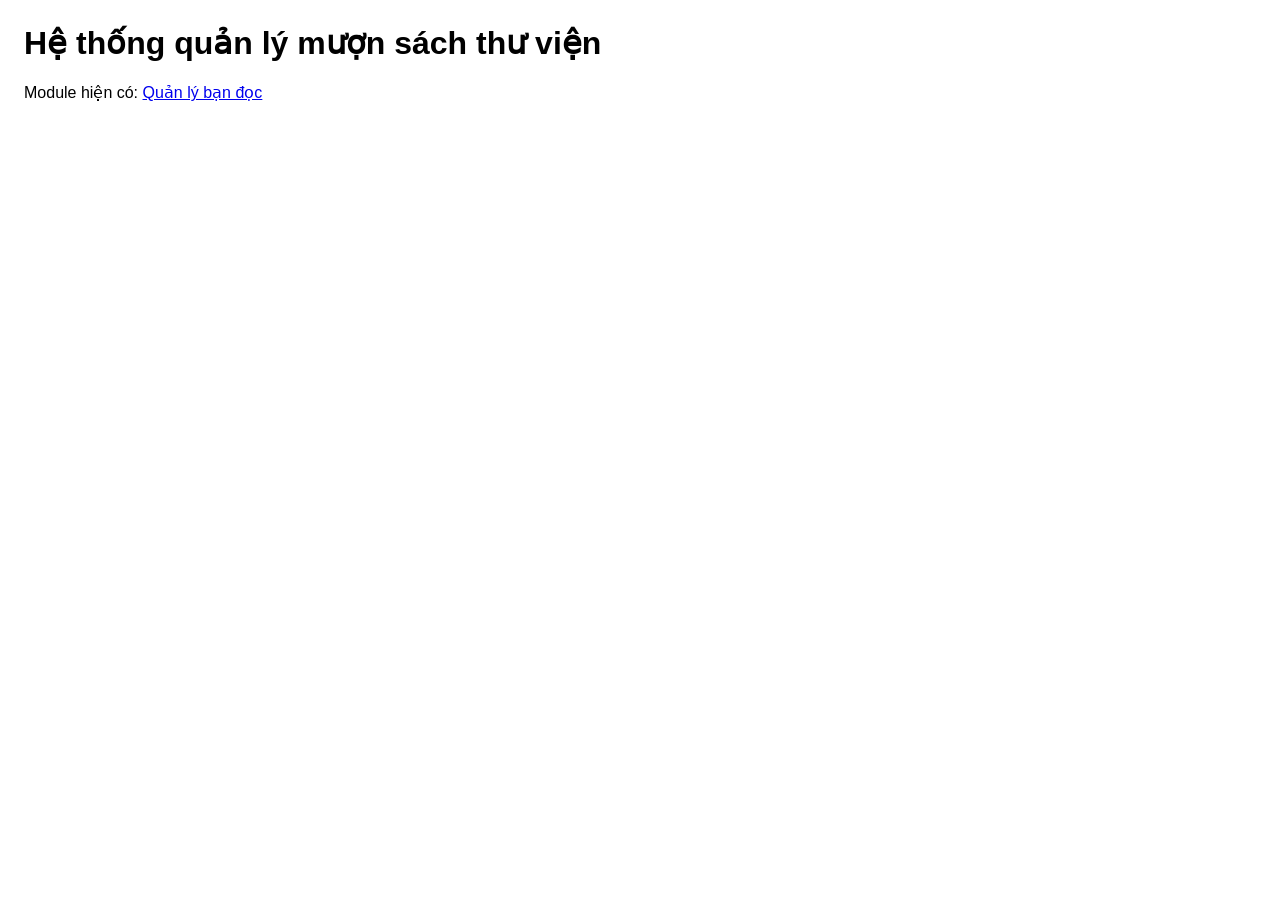
==== src/main/resources/static/index.html @ 26bd3b59 "Hoàn thành cấu trúc project" ====
<!DOCTYPE html>
<html lang="vi">
<head>
  <meta charset="UTF-8">
  <title>Thư viện - Trang chủ</title>
  <link rel="stylesheet" href="css/style.css">
</head>
<body>
  <h1>Hệ thống quản lý mượn sách thư viện</h1>
  <p>Module hiện có: <a href="pages/readers.html">Quản lý bạn đọc</a></p>
</body>
</html>
---- src/main/resources/static/css/style.css ----
body { font-family: Arial, sans-serif; margin: 24px; }
table { width: 100%; border-collapse: collapse; margin-top: 12px; }
th, td { border: 1px solid #ccc; padding: 8px; text-align: left; }
.error { color: red; }
.success { color: green; }
.toolbar { margin-bottom: 12px; }
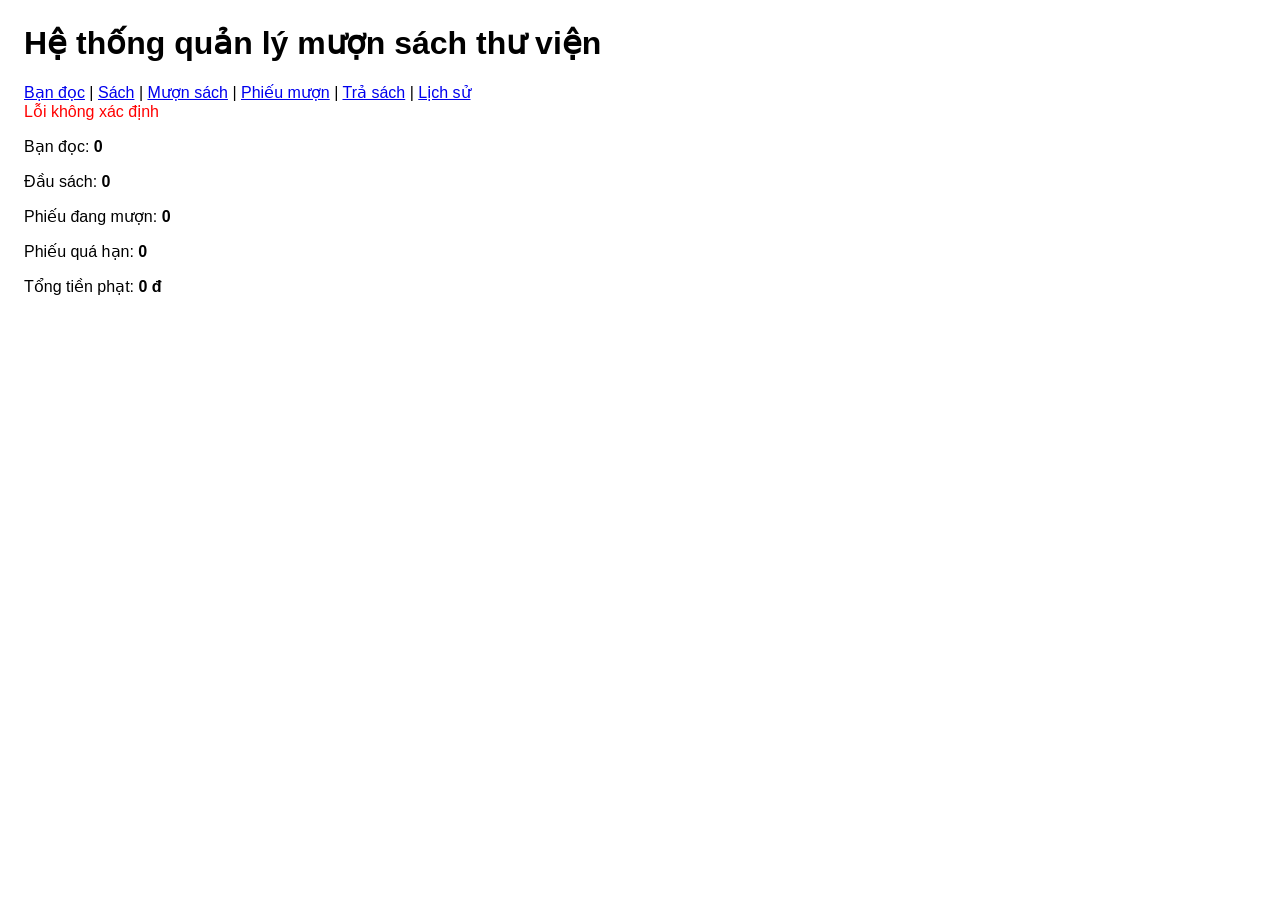
==== commit 39e2c19e: "Hoàn thiện chức năng trả sách, tính phí phạt và thống kê" ====
--- a/src/main/resources/static/index.html
+++ b/src/main/resources/static/index.html
@@ -1,12 +1,10 @@
 <!DOCTYPE html>
-<html lang="vi">
-<head>
-  <meta charset="UTF-8">
-  <title>Thư viện - Trang chủ</title>
-  <link rel="stylesheet" href="css/style.css">
-</head>
-<body>
-  <h1>Hệ thống quản lý mượn sách thư viện</h1>
-  <p>Module hiện có: <a href="pages/readers.html">Quản lý bạn đọc</a></p>
-</body>
-</html>
+<html lang="vi"><head><meta charset="UTF-8"><title>Quản lý thư viện</title><link rel="stylesheet" href="css/style.css"></head>
+<body><h1>Hệ thống quản lý mượn sách thư viện</h1>
+<nav><a href="pages/readers.html">Bạn đọc</a> | <a href="pages/books.html">Sách</a> | <a href="pages/borrow.html">Mượn sách</a> | <a href="pages/tickets.html">Phiếu mượn</a> | <a href="pages/return.html">Trả sách</a> | <a href="pages/history.html">Lịch sử</a></nav>
+<div id="dashboardError" class="error"></div>
+<section class="dashboard">
+<p>Bạn đọc: <strong id="totalReaders">0</strong></p><p>Đầu sách: <strong id="totalBooks">0</strong></p>
+<p>Phiếu đang mượn: <strong id="borrowingTickets">0</strong></p><p>Phiếu quá hạn: <strong id="overdueTickets">0</strong></p>
+<p>Tổng tiền phạt: <strong id="totalFineAmount">0 đ</strong></p></section>
+<script src="js/api.js"></script><script src="js/dashboard.js"></script></body></html>
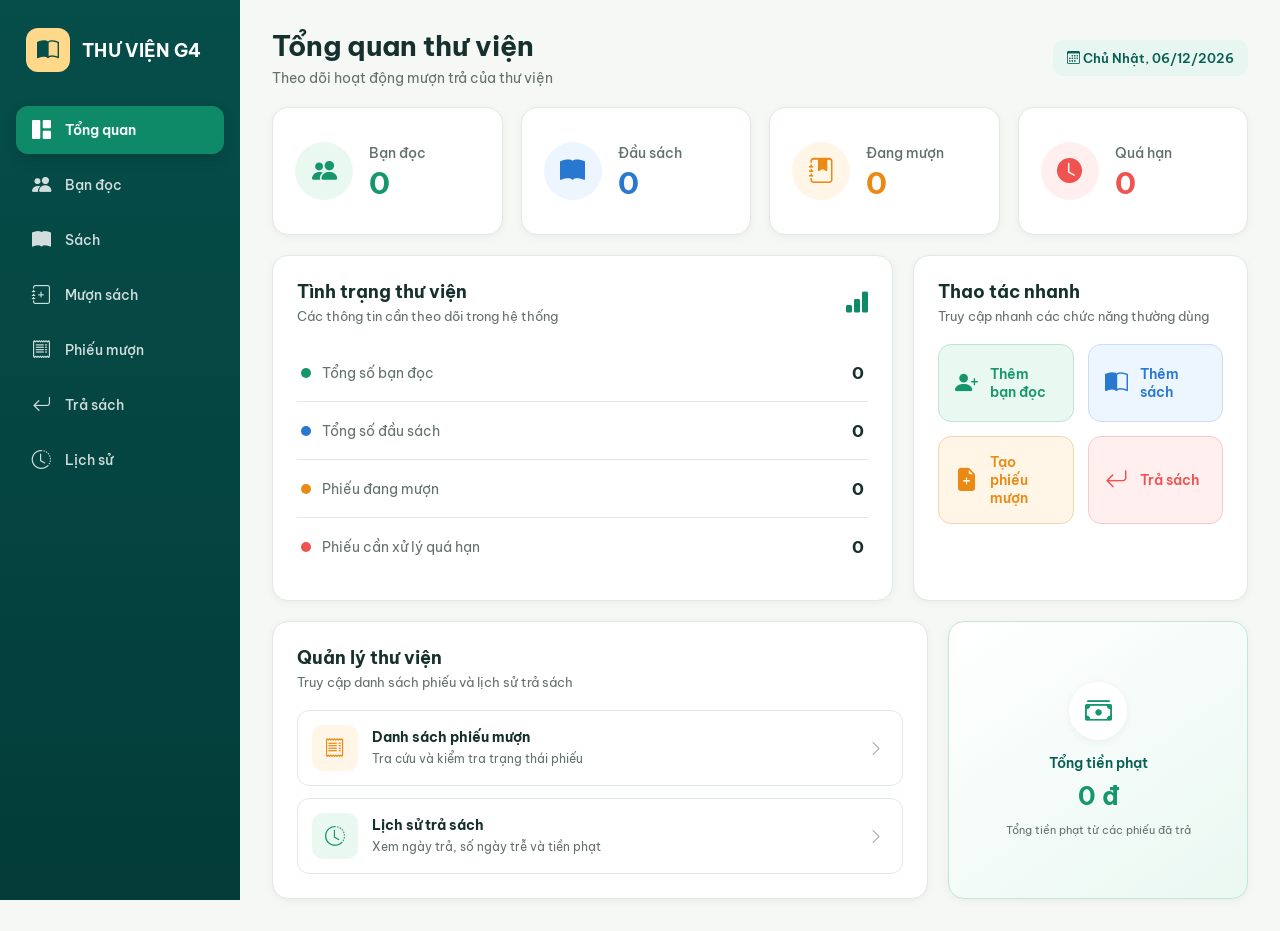
==== commit 4639b9ac: "Improve dashboard layout and shared styles" ====
--- a/src/main/resources/static/index.html
+++ b/src/main/resources/static/index.html
@@ -1,10 +1,470 @@
 <!DOCTYPE html>
-<html lang="vi"><head><meta charset="UTF-8"><title>Quản lý thư viện</title><link rel="stylesheet" href="css/style.css"></head>
-<body><h1>Hệ thống quản lý mượn sách thư viện</h1>
-<nav><a href="pages/readers.html">Bạn đọc</a> | <a href="pages/books.html">Sách</a> | <a href="pages/borrow.html">Mượn sách</a> | <a href="pages/tickets.html">Phiếu mượn</a> | <a href="pages/return.html">Trả sách</a> | <a href="pages/history.html">Lịch sử</a></nav>
-<div id="dashboardError" class="error"></div>
-<section class="dashboard">
-<p>Bạn đọc: <strong id="totalReaders">0</strong></p><p>Đầu sách: <strong id="totalBooks">0</strong></p>
-<p>Phiếu đang mượn: <strong id="borrowingTickets">0</strong></p><p>Phiếu quá hạn: <strong id="overdueTickets">0</strong></p>
-<p>Tổng tiền phạt: <strong id="totalFineAmount">0 đ</strong></p></section>
-<script src="js/api.js"></script><script src="js/dashboard.js"></script></body></html>
+<html lang="vi">
+<head>
+    <meta charset="UTF-8">
+    <meta
+            name="viewport"
+            content="width=device-width, initial-scale=1.0"
+    >
+
+    <title>Tổng quan | Thư viện G4</title>
+
+    <!-- Bộ icon -->
+    <link
+            rel="stylesheet"
+            href="https://cdn.jsdelivr.net/npm/bootstrap-icons@1.11.3/font/bootstrap-icons.min.css"
+    >
+
+    <!-- CSS dùng chung -->
+    <link rel="stylesheet" href="css/style.css">
+</head>
+
+<body>
+<div class="app-layout">
+
+    <!-- ======================
+         SIDEBAR
+         ====================== -->
+    <aside class="app-sidebar" id="appSidebar">
+
+        <div class="sidebar-brand">
+            <div class="sidebar-brand-icon">
+                <i class="bi bi-book-half"></i>
+            </div>
+
+            <h1>THƯ VIỆN G4</h1>
+        </div>
+
+        <nav class="sidebar-menu">
+
+            <a class="sidebar-link active" href="index.html">
+                <i class="bi bi-grid-1x2-fill"></i>
+                <span>Tổng quan</span>
+            </a>
+
+            <a class="sidebar-link" href="pages/readers.html">
+                <i class="bi bi-people-fill"></i>
+                <span>Bạn đọc</span>
+            </a>
+
+            <a class="sidebar-link" href="pages/books.html">
+                <i class="bi bi-book-fill"></i>
+                <span>Sách</span>
+            </a>
+
+            <a class="sidebar-link" href="pages/borrow.html">
+                <i class="bi bi-journal-plus"></i>
+                <span>Mượn sách</span>
+            </a>
+
+            <a class="sidebar-link" href="pages/tickets.html">
+                <i class="bi bi-receipt"></i>
+                <span>Phiếu mượn</span>
+            </a>
+
+            <a class="sidebar-link" href="pages/return.html">
+                <i class="bi bi-arrow-return-left"></i>
+                <span>Trả sách</span>
+            </a>
+
+            <a class="sidebar-link" href="pages/history.html">
+                <i class="bi bi-clock-history"></i>
+                <span>Lịch sử</span>
+            </a>
+
+        </nav>
+    </aside>
+
+    <!-- ======================
+         NỘI DUNG CHÍNH
+         ====================== -->
+    <main class="app-main">
+
+        <!-- Header -->
+        <header class="app-header">
+
+            <div style="display: flex; align-items: center; gap: 14px;">
+
+                <button
+                        class="menu-toggle"
+                        id="menuToggle"
+                        type="button"
+                        aria-label="Mở menu"
+                >
+                    <i class="bi bi-list"></i>
+                </button>
+
+                <div class="header-title">
+                    <h1>Tổng quan thư viện</h1>
+                    <p>Theo dõi hoạt động mượn trả của thư viện</p>
+                </div>
+
+            </div>
+
+            <div class="header-date" id="currentDate">
+                <!-- Ngày hiện tại được JavaScript thêm vào -->
+            </div>
+
+        </header>
+
+        <div class="page-content">
+
+            <!-- Thông báo lỗi khi tải dashboard -->
+            <div
+                    id="dashboardError"
+                    class="error"
+                    role="alert"
+            ></div>
+
+            <!-- ======================
+                 CÁC THẺ THỐNG KÊ
+                 ====================== -->
+            <section
+                    class="stats-grid"
+                    aria-label="Thống kê tổng quan"
+            >
+
+                <!-- Tổng số bạn đọc -->
+                <article class="stat-card">
+
+                    <div class="stat-icon green">
+                        <i class="bi bi-people-fill"></i>
+                    </div>
+
+                    <div>
+                        <p class="stat-label">Bạn đọc</p>
+
+                        <p
+                                class="stat-value green"
+                                id="totalReaders"
+                        >
+                            0
+                        </p>
+                    </div>
+
+                </article>
+
+                <!-- Tổng số đầu sách -->
+                <article class="stat-card">
+
+                    <div class="stat-icon blue">
+                        <i class="bi bi-book-fill"></i>
+                    </div>
+
+                    <div>
+                        <p class="stat-label">Đầu sách</p>
+
+                        <p
+                                class="stat-value blue"
+                                id="totalBooks"
+                        >
+                            0
+                        </p>
+                    </div>
+
+                </article>
+
+                <!-- Phiếu đang mượn -->
+                <article class="stat-card">
+
+                    <div class="stat-icon orange">
+                        <i class="bi bi-journal-bookmark-fill"></i>
+                    </div>
+
+                    <div>
+                        <p class="stat-label">Đang mượn</p>
+
+                        <p
+                                class="stat-value orange"
+                                id="borrowingTickets"
+                        >
+                            0
+                        </p>
+                    </div>
+
+                </article>
+
+                <!-- Phiếu quá hạn -->
+                <article class="stat-card">
+
+                    <div class="stat-icon red">
+                        <i class="bi bi-clock-fill"></i>
+                    </div>
+
+                    <div>
+                        <p class="stat-label">Quá hạn</p>
+
+                        <p
+                                class="stat-value red"
+                                id="overdueTickets"
+                        >
+                            0
+                        </p>
+                    </div>
+
+                </article>
+
+            </section>
+
+            <!-- ======================
+                 NỘI DUNG HÀNG THỨ HAI
+                 ====================== -->
+            <section class="dashboard-grid">
+
+                <!-- Tình trạng thư viện -->
+                <article class="content-card">
+
+                    <div class="card-header">
+                        <div>
+                            <h2 class="card-title">
+                                Tình trạng thư viện
+                            </h2>
+
+                            <p class="card-description">
+                                Các thông tin cần theo dõi trong hệ thống
+                            </p>
+                        </div>
+
+                        <i
+                                class="bi bi-bar-chart-fill"
+                                style="
+                                color: var(--primary);
+                                font-size: 24px;
+                            "
+                        ></i>
+                    </div>
+
+                    <div class="overview-list">
+
+                        <div class="overview-item">
+                            <div class="overview-item-left">
+                                <span class="overview-dot green"></span>
+                                <span>Tổng số bạn đọc</span>
+                            </div>
+
+                            <strong id="overviewReaders">0</strong>
+                        </div>
+
+                        <div class="overview-item">
+                            <div class="overview-item-left">
+                                <span class="overview-dot blue"></span>
+                                <span>Tổng số đầu sách</span>
+                            </div>
+
+                            <strong id="overviewBooks">0</strong>
+                        </div>
+
+                        <div class="overview-item">
+                            <div class="overview-item-left">
+                                <span class="overview-dot orange"></span>
+                                <span>Phiếu đang mượn</span>
+                            </div>
+
+                            <strong id="overviewBorrowing">0</strong>
+                        </div>
+
+                        <div class="overview-item">
+                            <div class="overview-item-left">
+                                <span class="overview-dot red"></span>
+                                <span>Phiếu cần xử lý quá hạn</span>
+                            </div>
+
+                            <strong id="overviewOverdue">0</strong>
+                        </div>
+
+                    </div>
+
+                </article>
+
+                <!-- Thao tác nhanh -->
+                <article class="content-card">
+
+                    <div class="card-header">
+                        <div>
+                            <h2 class="card-title">
+                                Thao tác nhanh
+                            </h2>
+
+                            <p class="card-description">
+                                Truy cập nhanh các chức năng thường dùng
+                            </p>
+                        </div>
+                    </div>
+
+                    <div class="quick-actions">
+
+                        <a
+                                class="quick-action green"
+                                href="pages/readers.html"
+                        >
+                            <i class="bi bi-person-plus-fill"></i>
+                            <span>Thêm bạn đọc</span>
+                        </a>
+
+                        <a
+                                class="quick-action blue"
+                                href="pages/books.html"
+                        >
+                            <i class="bi bi-book-half"></i>
+                            <span>Thêm sách</span>
+                        </a>
+
+                        <a
+                                class="quick-action orange"
+                                href="pages/borrow.html"
+                        >
+                            <i class="bi bi-file-earmark-plus-fill"></i>
+                            <span>Tạo phiếu mượn</span>
+                        </a>
+
+                        <a
+                                class="quick-action red"
+                                href="pages/return.html"
+                        >
+                            <i class="bi bi-arrow-return-left"></i>
+                            <span>Trả sách</span>
+                        </a>
+
+                    </div>
+
+                </article>
+
+            </section>
+
+            <!-- ======================
+                 HÀNG CUỐI
+                 ====================== -->
+            <section class="dashboard-bottom-grid">
+
+                <!-- Các chức năng quản lý -->
+                <article class="content-card">
+
+                    <div class="card-header">
+                        <div>
+                            <h2 class="card-title">
+                                Quản lý thư viện
+                            </h2>
+
+                            <p class="card-description">
+                                Truy cập danh sách phiếu và lịch sử trả sách
+                            </p>
+                        </div>
+                    </div>
+
+                    <div class="management-links">
+
+                        <a
+                                class="management-link"
+                                href="pages/tickets.html"
+                        >
+                            <div class="management-link-icon orange">
+                                <i class="bi bi-receipt"></i>
+                            </div>
+
+                            <div>
+                                <strong>Danh sách phiếu mượn</strong>
+                                <span>
+                                    Tra cứu và kiểm tra trạng thái phiếu
+                                </span>
+                            </div>
+
+                            <i class="bi bi-chevron-right"></i>
+                        </a>
+
+                        <a
+                                class="management-link"
+                                href="pages/history.html"
+                        >
+                            <div class="management-link-icon green">
+                                <i class="bi bi-clock-history"></i>
+                            </div>
+
+                            <div>
+                                <strong>Lịch sử trả sách</strong>
+                                <span>
+                                    Xem ngày trả, số ngày trễ và tiền phạt
+                                </span>
+                            </div>
+
+                            <i class="bi bi-chevron-right"></i>
+                        </a>
+
+                    </div>
+
+                </article>
+
+                <!-- Tổng tiền phạt -->
+                <article class="fine-card">
+
+                    <div class="fine-icon">
+                        <i class="bi bi-cash-stack"></i>
+                    </div>
+
+                    <p>Tổng tiền phạt</p>
+
+                    <strong id="totalFineAmount">
+                        0 đ
+                    </strong>
+
+                    <span>
+                        Tổng tiền phạt từ các phiếu đã trả
+                    </span>
+
+                </article>
+
+            </section>
+
+        </div>
+    </main>
+</div>
+
+<!-- JavaScript -->
+<script src="js/api.js"></script>
+<script src="js/dashboard.js"></script>
+
+<script>
+    /*
+     * Hiển thị ngày hiện tại trên header.
+     */
+    const currentDateElement = document.getElementById("currentDate");
+
+    const currentDate = new Intl.DateTimeFormat("vi-VN", {
+        weekday: "long",
+        day: "2-digit",
+        month: "2-digit",
+        year: "numeric"
+    }).format(new Date());
+
+    currentDateElement.innerHTML = `
+        <i class="bi bi-calendar3"></i>
+        <span>${currentDate}</span>
+    `;
+
+    /*
+     * Đóng/mở sidebar trên màn hình điện thoại.
+     */
+    const menuToggle = document.getElementById("menuToggle");
+    const appSidebar = document.getElementById("appSidebar");
+
+    menuToggle.addEventListener("click", () => {
+        appSidebar.classList.toggle("open");
+    });
+
+    /*
+     * Đóng sidebar khi người dùng bấm ra ngoài.
+     */
+    document.addEventListener("click", (event) => {
+        const clickedInsideSidebar = appSidebar.contains(event.target);
+        const clickedMenuButton = menuToggle.contains(event.target);
+
+        if (
+            window.innerWidth <= 768 &&
+            !clickedInsideSidebar &&
+            !clickedMenuButton
+        ) {
+            appSidebar.classList.remove("open");
+        }
+    });
+</script>
+</body>
+</html>
--- a/src/main/resources/static/css/style.css
+++ b/src/main/resources/static/css/style.css
@@ -1,6 +1,980 @@
-body { font-family: Arial, sans-serif; margin: 24px; }
-table { width: 100%; border-collapse: collapse; margin-top: 12px; }
-th, td { border: 1px solid #ccc; padding: 8px; text-align: left; }
-.error { color: red; }
-.success { color: green; }
-.toolbar { margin-bottom: 12px; }
+@import url("https://fonts.googleapis.com/css2?family=Be+Vietnam+Pro:wght@400;500;600;700&display=swap");
+
+:root {
+    --primary: #0f8a68;
+    --primary-dark: #075f52;
+    --primary-light: #e8f6f1;
+
+    --secondary: #2878d0;
+    --secondary-light: #edf5ff;
+
+    --warning: #e98a15;
+    --warning-light: #fff6e8;
+
+    --danger: #ef5350;
+    --danger-light: #fff0ef;
+
+    --success: #15966d;
+    --success-light: #eaf8f2;
+
+    --sidebar-bg: #064e4a;
+    --page-bg: #f6f8f5;
+    --card-bg: #ffffff;
+
+    --text-primary: #16312d;
+    --text-secondary: #63706d;
+    --border-color: #e1e8e5;
+
+    --shadow-sm: 0 2px 8px rgba(15, 65, 56, 0.06);
+    --shadow-md: 0 8px 24px rgba(15, 65, 56, 0.10);
+
+    --sidebar-width: 240px;
+    --border-radius: 16px;
+    --transition: 0.2s ease;
+}
+
+/* =========================
+   RESET VÀ THIẾT LẬP CHUNG
+   ========================= */
+
+* {
+    box-sizing: border-box;
+}
+
+html {
+    scroll-behavior: smooth;
+}
+
+body {
+    margin: 0;
+    min-height: 100vh;
+    font-family: "Be Vietnam Pro", Arial, sans-serif;
+    color: var(--text-primary);
+    background: var(--page-bg);
+}
+
+h1,
+h2,
+h3,
+h4,
+p {
+    margin-top: 0;
+}
+
+a {
+    color: inherit;
+    text-decoration: none;
+}
+
+button,
+input,
+select,
+textarea {
+    font: inherit;
+}
+
+button {
+    cursor: pointer;
+}
+
+/* =========================
+   KHUNG GIAO DIỆN CHÍNH
+   ========================= */
+
+.app-layout {
+    display: flex;
+    min-height: 100vh;
+}
+
+.app-sidebar {
+    position: fixed;
+    top: 0;
+    left: 0;
+    bottom: 0;
+    z-index: 1000;
+    width: var(--sidebar-width);
+    padding: 28px 16px;
+    color: #ffffff;
+    background:
+            linear-gradient(
+                    180deg,
+                    var(--sidebar-bg) 0%,
+                    #033c39 100%
+            );
+    overflow-y: auto;
+}
+
+.sidebar-brand {
+    display: flex;
+    align-items: center;
+    gap: 12px;
+    margin-bottom: 34px;
+    padding: 0 10px;
+}
+
+.sidebar-brand-icon {
+    display: grid;
+    place-items: center;
+    width: 44px;
+    height: 44px;
+    color: var(--sidebar-bg);
+    font-size: 22px;
+    background: #ffd88a;
+    border-radius: 12px;
+}
+
+.sidebar-brand h1 {
+    margin: 0;
+    font-size: 18px;
+    font-weight: 700;
+    letter-spacing: 0.3px;
+}
+
+.sidebar-menu {
+    display: flex;
+    flex-direction: column;
+    gap: 7px;
+}
+
+.sidebar-link {
+    display: flex;
+    align-items: center;
+    gap: 13px;
+    min-height: 48px;
+    padding: 12px 14px;
+    color: rgba(255, 255, 255, 0.82);
+    font-size: 14px;
+    font-weight: 500;
+    border-radius: 12px;
+    transition:
+            color var(--transition),
+            background var(--transition),
+            transform var(--transition);
+}
+
+.sidebar-link i {
+    width: 22px;
+    font-size: 19px;
+    text-align: center;
+}
+
+.sidebar-link:hover {
+    color: #ffffff;
+    background: rgba(255, 255, 255, 0.10);
+    transform: translateX(3px);
+}
+
+.sidebar-link.active {
+    color: #ffffff;
+    font-weight: 600;
+    background: var(--primary);
+    box-shadow: 0 5px 14px rgba(0, 0, 0, 0.14);
+}
+
+.app-main {
+    width: calc(100% - var(--sidebar-width));
+    min-height: 100vh;
+    margin-left: var(--sidebar-width);
+}
+
+.app-header {
+    display: flex;
+    align-items: center;
+    justify-content: space-between;
+    gap: 20px;
+    padding: 28px 32px 20px;
+}
+
+.header-title h1 {
+    margin-bottom: 6px;
+    font-size: 28px;
+    line-height: 1.25;
+}
+
+.header-title p {
+    margin: 0;
+    color: var(--text-secondary);
+    font-size: 14px;
+}
+
+.header-date {
+    padding: 10px 14px;
+    color: var(--primary-dark);
+    font-size: 13px;
+    font-weight: 600;
+    background: var(--primary-light);
+    border-radius: 10px;
+}
+
+.page-content {
+    padding: 0 32px 32px;
+}
+
+/* =========================
+   THẺ THỐNG KÊ
+   ========================= */
+
+.stats-grid {
+    display: grid;
+    grid-template-columns: repeat(4, minmax(0, 1fr));
+    gap: 18px;
+    margin-bottom: 20px;
+}
+
+.stat-card {
+    display: flex;
+    align-items: center;
+    gap: 16px;
+    min-height: 128px;
+    padding: 22px;
+    background: var(--card-bg);
+    border: 1px solid var(--border-color);
+    border-radius: var(--border-radius);
+    box-shadow: var(--shadow-sm);
+    transition:
+            transform var(--transition),
+            box-shadow var(--transition);
+}
+
+.stat-card:hover {
+    transform: translateY(-3px);
+    box-shadow: var(--shadow-md);
+}
+
+.stat-icon {
+    display: grid;
+    flex: 0 0 58px;
+    place-items: center;
+    width: 58px;
+    height: 58px;
+    font-size: 25px;
+    border-radius: 50%;
+}
+
+.stat-icon.green {
+    color: var(--success);
+    background: var(--success-light);
+}
+
+.stat-icon.blue {
+    color: var(--secondary);
+    background: var(--secondary-light);
+}
+
+.stat-icon.orange {
+    color: var(--warning);
+    background: var(--warning-light);
+}
+
+.stat-icon.red {
+    color: var(--danger);
+    background: var(--danger-light);
+}
+
+.stat-label {
+    margin-bottom: 6px;
+    color: var(--text-secondary);
+    font-size: 14px;
+    font-weight: 500;
+}
+
+.stat-value {
+    margin: 0;
+    font-size: 30px;
+    font-weight: 700;
+    line-height: 1;
+}
+
+.stat-value.green {
+    color: var(--success);
+}
+
+.stat-value.blue {
+    color: var(--secondary);
+}
+
+.stat-value.orange {
+    color: var(--warning);
+}
+
+.stat-value.red {
+    color: var(--danger);
+}
+
+/* =========================
+   CARD NỘI DUNG
+   ========================= */
+
+.dashboard-grid {
+    display: grid;
+    grid-template-columns: minmax(0, 1.3fr) minmax(320px, 0.7fr);
+    gap: 20px;
+    margin-bottom: 20px;
+}
+
+.content-card {
+    padding: 24px;
+    background: var(--card-bg);
+    border: 1px solid var(--border-color);
+    border-radius: var(--border-radius);
+    box-shadow: var(--shadow-sm);
+}
+
+.card-header {
+    display: flex;
+    align-items: center;
+    justify-content: space-between;
+    gap: 16px;
+    margin-bottom: 20px;
+}
+
+.card-title {
+    margin: 0;
+    font-size: 18px;
+    font-weight: 700;
+}
+
+.card-description {
+    margin: 5px 0 0;
+    color: var(--text-secondary);
+    font-size: 13px;
+}
+
+/* =========================
+   THAO TÁC NHANH
+   ========================= */
+
+.quick-actions {
+    display: grid;
+    grid-template-columns: repeat(2, minmax(0, 1fr));
+    gap: 14px;
+}
+
+.quick-action {
+    display: flex;
+    align-items: center;
+    gap: 12px;
+    min-height: 78px;
+    padding: 16px;
+    color: var(--text-primary);
+    font-size: 14px;
+    font-weight: 600;
+    background: #ffffff;
+    border: 1px solid var(--border-color);
+    border-radius: 13px;
+    transition:
+            transform var(--transition),
+            border-color var(--transition),
+            background var(--transition);
+}
+
+.quick-action i {
+    font-size: 23px;
+}
+
+.quick-action.green {
+    color: var(--success);
+    background: var(--success-light);
+    border-color: #bfe3d4;
+}
+
+.quick-action.blue {
+    color: var(--secondary);
+    background: var(--secondary-light);
+    border-color: #c9ddf6;
+}
+
+.quick-action.orange {
+    color: var(--warning);
+    background: var(--warning-light);
+    border-color: #f2d7ac;
+}
+
+.quick-action.red {
+    color: var(--danger);
+    background: var(--danger-light);
+    border-color: #f4cbc9;
+}
+
+.quick-action:hover {
+    transform: translateY(-2px);
+    filter: brightness(0.98);
+}
+
+/* =========================
+   FORM VÀ THANH CÔNG CỤ
+   ========================= */
+
+.toolbar {
+    display: flex;
+    flex-wrap: wrap;
+    align-items: center;
+    gap: 12px;
+    margin-bottom: 18px;
+    padding: 16px;
+    background: #ffffff;
+    border: 1px solid var(--border-color);
+    border-radius: 14px;
+    box-shadow: var(--shadow-sm);
+}
+
+.form-group {
+    margin-bottom: 16px;
+}
+
+.form-label {
+    display: block;
+    margin-bottom: 7px;
+    color: var(--text-primary);
+    font-size: 13px;
+    font-weight: 600;
+}
+
+input,
+select,
+textarea,
+.form-control {
+    width: 100%;
+    min-height: 42px;
+    padding: 10px 12px;
+    color: var(--text-primary);
+    background: #ffffff;
+    border: 1px solid #cfd9d5;
+    border-radius: 9px;
+    outline: none;
+    transition:
+            border-color var(--transition),
+            box-shadow var(--transition);
+}
+
+textarea {
+    min-height: 100px;
+    resize: vertical;
+}
+
+input:focus,
+select:focus,
+textarea:focus,
+.form-control:focus {
+    border-color: var(--primary);
+    box-shadow: 0 0 0 3px rgba(15, 138, 104, 0.13);
+}
+
+input::placeholder,
+textarea::placeholder {
+    color: #9aa6a2;
+}
+
+/* =========================
+   BUTTON
+   ========================= */
+
+.btn {
+    display: inline-flex;
+    align-items: center;
+    justify-content: center;
+    gap: 8px;
+    min-height: 40px;
+    padding: 9px 16px;
+    font-size: 13px;
+    font-weight: 600;
+    border: 1px solid transparent;
+    border-radius: 9px;
+    transition:
+            transform var(--transition),
+            background var(--transition),
+            box-shadow var(--transition);
+}
+
+.btn:hover {
+    transform: translateY(-1px);
+}
+
+.btn-primary {
+    color: #ffffff;
+    background: var(--primary);
+}
+
+.btn-primary:hover {
+    background: var(--primary-dark);
+    box-shadow: 0 5px 12px rgba(15, 138, 104, 0.22);
+}
+
+.btn-secondary {
+    color: var(--secondary);
+    background: var(--secondary-light);
+    border-color: #c9ddf6;
+}
+
+.btn-danger {
+    color: #ffffff;
+    background: var(--danger);
+}
+
+.btn-outline {
+    color: var(--text-primary);
+    background: #ffffff;
+    border-color: var(--border-color);
+}
+
+/* Hỗ trợ các button cũ chưa có class .btn */
+button:not(.menu-toggle) {
+    min-height: 40px;
+    padding: 9px 16px;
+    color: #ffffff;
+    font-weight: 600;
+    background: var(--primary);
+    border: none;
+    border-radius: 9px;
+}
+
+/* =========================
+   BẢNG DỮ LIỆU
+   ========================= */
+
+.table-wrapper {
+    width: 100%;
+    overflow-x: auto;
+    background: #ffffff;
+    border: 1px solid var(--border-color);
+    border-radius: 14px;
+    box-shadow: var(--shadow-sm);
+}
+
+table,
+.data-table {
+    width: 100%;
+    margin: 0;
+    border-collapse: collapse;
+    background: #ffffff;
+}
+
+th,
+td {
+    padding: 14px 16px;
+    text-align: left;
+    vertical-align: middle;
+    border: none;
+    border-bottom: 1px solid var(--border-color);
+}
+
+th {
+    color: #53615e;
+    font-size: 12px;
+    font-weight: 700;
+    text-transform: uppercase;
+    letter-spacing: 0.3px;
+    background: #f4f7f5;
+}
+
+td {
+    color: var(--text-primary);
+    font-size: 13px;
+}
+
+tbody tr {
+    transition: background var(--transition);
+}
+
+tbody tr:hover {
+    background: #f8fbfa;
+}
+
+tbody tr:last-child td {
+    border-bottom: none;
+}
+
+/* =========================
+   BADGE TRẠNG THÁI
+   ========================= */
+
+.status-badge {
+    display: inline-flex;
+    align-items: center;
+    justify-content: center;
+    min-width: 88px;
+    padding: 6px 10px;
+    font-size: 11px;
+    font-weight: 700;
+    border-radius: 999px;
+}
+
+.status-borrowing {
+    color: #b46700;
+    background: var(--warning-light);
+}
+
+.status-returned {
+    color: var(--success);
+    background: var(--success-light);
+}
+
+.status-overdue {
+    color: #d93835;
+    background: var(--danger-light);
+}
+
+/* =========================
+   THÔNG BÁO
+   ========================= */
+
+.error,
+.success,
+.info-message {
+    display: none;
+    margin-bottom: 16px;
+    padding: 12px 14px;
+    font-size: 13px;
+    border-radius: 10px;
+}
+
+.error:not(:empty),
+.success:not(:empty),
+.info-message:not(:empty) {
+    display: block;
+}
+
+.error {
+    color: #b93230;
+    background: var(--danger-light);
+    border: 1px solid #f4cbc9;
+}
+
+.success {
+    color: #087555;
+    background: var(--success-light);
+    border: 1px solid #bfe3d4;
+}
+
+.info-message {
+    color: #185da8;
+    background: var(--secondary-light);
+    border: 1px solid #c9ddf6;
+}
+
+/* =========================
+   TRẠNG THÁI RỖNG VÀ LOADING
+   ========================= */
+
+.empty-state,
+.loading-state {
+    padding: 42px 20px;
+    color: var(--text-secondary);
+    text-align: center;
+}
+
+.empty-state i,
+.loading-state i {
+    display: block;
+    margin-bottom: 12px;
+    color: var(--primary);
+    font-size: 34px;
+}
+
+.loading-spinner {
+    width: 28px;
+    height: 28px;
+    margin: 0 auto 12px;
+    border: 3px solid var(--primary-light);
+    border-top-color: var(--primary);
+    border-radius: 50%;
+    animation: spin 0.8s linear infinite;
+}
+
+@keyframes spin {
+    to {
+        transform: rotate(360deg);
+    }
+}
+
+/* =========================
+   MENU MOBILE
+   ========================= */
+
+.menu-toggle {
+    display: none;
+    place-items: center;
+    width: 42px;
+    height: 42px;
+    color: var(--text-primary);
+    font-size: 22px;
+    background: #ffffff;
+    border: 1px solid var(--border-color);
+    border-radius: 10px;
+}
+
+/* =========================
+   RESPONSIVE
+   ========================= */
+
+@media (max-width: 1100px) {
+    .stats-grid {
+        grid-template-columns: repeat(2, minmax(0, 1fr));
+    }
+
+    .dashboard-grid {
+        grid-template-columns: 1fr;
+    }
+}
+
+@media (max-width: 768px) {
+    :root {
+        --sidebar-width: 220px;
+    }
+
+    .app-sidebar {
+        transform: translateX(-100%);
+        transition: transform var(--transition);
+    }
+
+    .app-sidebar.open {
+        transform: translateX(0);
+    }
+
+    .app-main {
+        width: 100%;
+        margin-left: 0;
+    }
+
+    .menu-toggle {
+        display: grid;
+    }
+
+    .app-header {
+        align-items: flex-start;
+        padding: 20px 18px 16px;
+    }
+
+    .header-title h1 {
+        font-size: 23px;
+    }
+
+    .header-date {
+        display: none;
+    }
+
+    .page-content {
+        padding: 0 18px 24px;
+    }
+
+    .quick-actions {
+        grid-template-columns: 1fr;
+    }
+}
+
+@media (max-width: 520px) {
+    .stats-grid {
+        grid-template-columns: 1fr;
+    }
+
+    .stat-card {
+        min-height: 108px;
+    }
+
+    .toolbar {
+        align-items: stretch;
+        flex-direction: column;
+    }
+
+    .toolbar > * {
+        width: 100%;
+    }
+
+    th,
+    td {
+        padding: 12px;
+        white-space: nowrap;
+    }
+}
+
+/* =========================
+   DANH SÁCH TỔNG QUAN
+   ========================= */
+
+.overview-list {
+    display: flex;
+    flex-direction: column;
+}
+
+.overview-item {
+    display: flex;
+    align-items: center;
+    justify-content: space-between;
+    gap: 16px;
+    min-height: 58px;
+    padding: 13px 4px;
+    border-bottom: 1px solid var(--border-color);
+}
+
+.overview-item:last-child {
+    border-bottom: none;
+}
+
+.overview-item-left {
+    display: flex;
+    align-items: center;
+    gap: 11px;
+    color: var(--text-secondary);
+    font-size: 14px;
+}
+
+.overview-item strong {
+    font-size: 17px;
+}
+
+.overview-dot {
+    display: inline-block;
+    flex: 0 0 10px;
+    width: 10px;
+    height: 10px;
+    border-radius: 50%;
+}
+
+.overview-dot.green {
+    background: var(--success);
+}
+
+.overview-dot.blue {
+    background: var(--secondary);
+}
+
+.overview-dot.orange {
+    background: var(--warning);
+}
+
+.overview-dot.red {
+    background: var(--danger);
+}
+
+/* =========================
+   KHU VỰC CUỐI DASHBOARD
+   ========================= */
+
+.dashboard-bottom-grid {
+    display: grid;
+    grid-template-columns: minmax(0, 1fr) 300px;
+    gap: 20px;
+}
+
+.management-links {
+    display: flex;
+    flex-direction: column;
+    gap: 12px;
+}
+
+.management-link {
+    display: grid;
+    grid-template-columns: 46px minmax(0, 1fr) 20px;
+    align-items: center;
+    gap: 14px;
+    padding: 14px;
+    border: 1px solid var(--border-color);
+    border-radius: 12px;
+    transition:
+            transform var(--transition),
+            border-color var(--transition),
+            background var(--transition);
+}
+
+.management-link:hover {
+    background: #f8fbfa;
+    border-color: #bcd6cd;
+    transform: translateX(3px);
+}
+
+.management-link-icon {
+    display: grid;
+    place-items: center;
+    width: 46px;
+    height: 46px;
+    font-size: 20px;
+    border-radius: 11px;
+}
+
+.management-link-icon.green {
+    color: var(--success);
+    background: var(--success-light);
+}
+
+.management-link-icon.orange {
+    color: var(--warning);
+    background: var(--warning-light);
+}
+
+.management-link strong {
+    display: block;
+    margin-bottom: 4px;
+    font-size: 14px;
+}
+
+.management-link span {
+    display: block;
+    color: var(--text-secondary);
+    font-size: 12px;
+    line-height: 1.5;
+}
+
+.management-link > .bi-chevron-right {
+    color: #9aa6a2;
+}
+
+.fine-card {
+    display: flex;
+    align-items: center;
+    justify-content: center;
+    flex-direction: column;
+    min-height: 230px;
+    padding: 24px;
+    text-align: center;
+    background:
+            linear-gradient(
+                    145deg,
+                    #ffffff 0%,
+                    var(--success-light) 100%
+            );
+    border: 1px solid #c6e4d8;
+    border-radius: var(--border-radius);
+    box-shadow: var(--shadow-sm);
+}
+
+.fine-icon {
+    display: grid;
+    place-items: center;
+    width: 58px;
+    height: 58px;
+    margin-bottom: 14px;
+    color: var(--success);
+    font-size: 27px;
+    background: #ffffff;
+    border-radius: 50%;
+    box-shadow: var(--shadow-sm);
+}
+
+.fine-card p {
+    margin-bottom: 8px;
+    color: var(--primary-dark);
+    font-size: 14px;
+    font-weight: 600;
+}
+
+.fine-card strong {
+    margin-bottom: 10px;
+    color: var(--success);
+    font-size: 25px;
+}
+
+.fine-card span {
+    color: var(--text-secondary);
+    font-size: 11px;
+    line-height: 1.5;
+}
+
+@media (max-width: 900px) {
+    .dashboard-bottom-grid {
+        grid-template-columns: 1fr;
+    }
+
+    .fine-card {
+        min-height: 190px;
+    }
+}
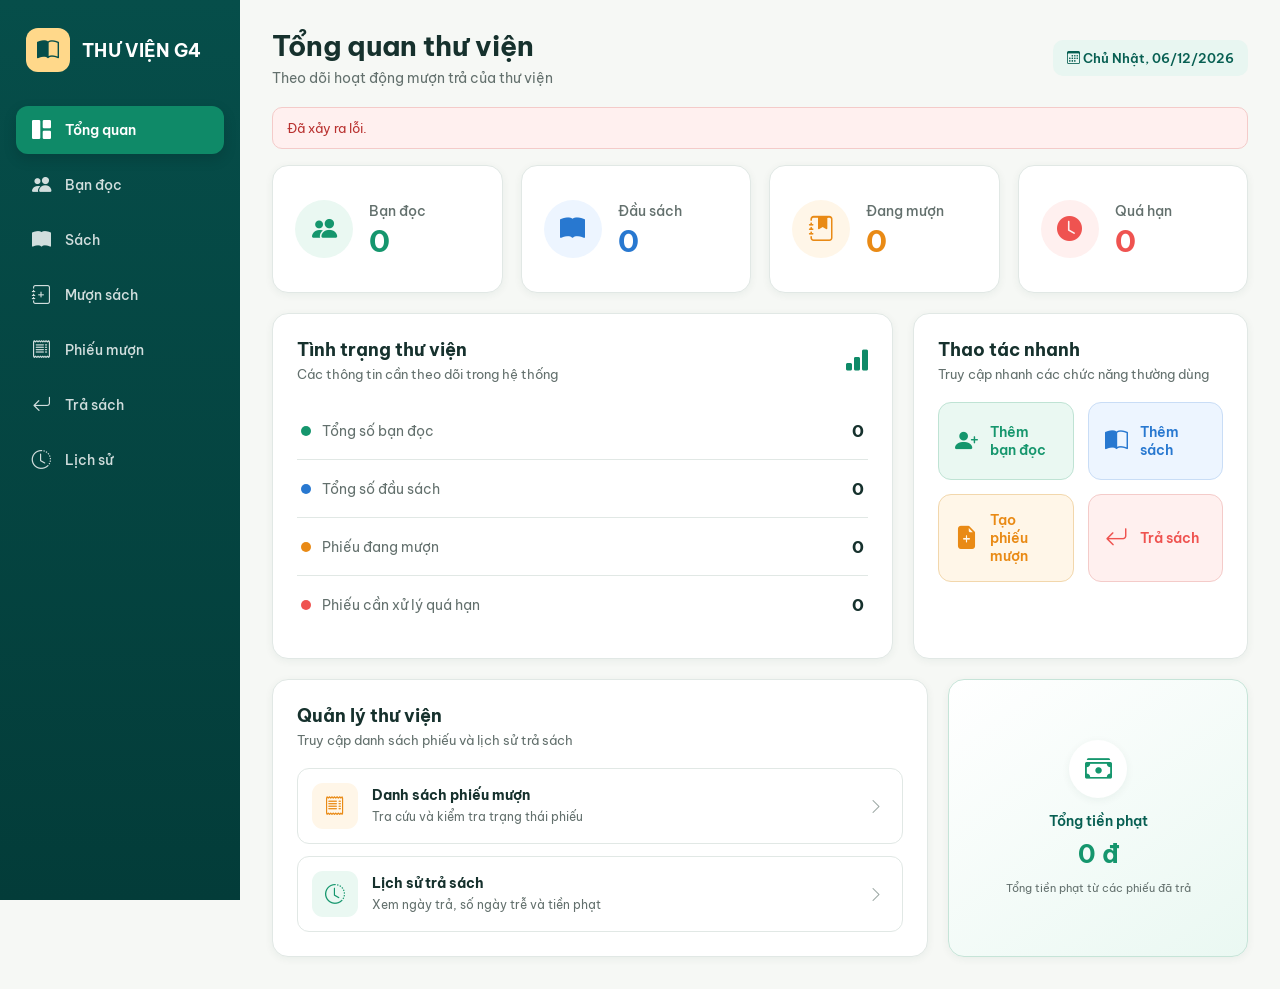
==== commit fd240485: "Format frontend source code" ====
--- a/src/main/resources/static/index.html
+++ b/src/main/resources/static/index.html
@@ -1,470 +1,366 @@
-<!DOCTYPE html>
+<!doctype html>
 <html lang="vi">
-<head>
-    <meta charset="UTF-8">
-    <meta
-            name="viewport"
-            content="width=device-width, initial-scale=1.0"
-    >
+  <head>
+    <meta charset="UTF-8" />
+    <meta name="viewport" content="width=device-width, initial-scale=1.0" />
 
     <title>Tổng quan | Thư viện G4</title>
 
     <!-- Bộ icon -->
     <link
-            rel="stylesheet"
-            href="https://cdn.jsdelivr.net/npm/bootstrap-icons@1.11.3/font/bootstrap-icons.min.css"
-    >
+      rel="stylesheet"
+      href="https://cdn.jsdelivr.net/npm/bootstrap-icons@1.11.3/font/bootstrap-icons.min.css"
+    />
 
     <!-- CSS dùng chung -->
-    <link rel="stylesheet" href="css/style.css">
-</head>
-
-<body>
-<div class="app-layout">
-
-    <!-- ======================
+    <link rel="stylesheet" href="css/style.css" />
+  </head>
+
+  <body>
+    <div class="app-layout">
+      <!-- ======================
          SIDEBAR
          ====================== -->
-    <aside class="app-sidebar" id="appSidebar">
-
+      <aside class="app-sidebar" id="appSidebar">
         <div class="sidebar-brand">
-            <div class="sidebar-brand-icon">
-                <i class="bi bi-book-half"></i>
-            </div>
-
-            <h1>THƯ VIỆN G4</h1>
+          <div class="sidebar-brand-icon">
+            <i class="bi bi-book-half"></i>
+          </div>
+
+          <h1>THƯ VIỆN G4</h1>
         </div>
 
         <nav class="sidebar-menu">
-
-            <a class="sidebar-link active" href="index.html">
-                <i class="bi bi-grid-1x2-fill"></i>
-                <span>Tổng quan</span>
-            </a>
-
-            <a class="sidebar-link" href="pages/readers.html">
-                <i class="bi bi-people-fill"></i>
-                <span>Bạn đọc</span>
-            </a>
-
-            <a class="sidebar-link" href="pages/books.html">
-                <i class="bi bi-book-fill"></i>
-                <span>Sách</span>
-            </a>
-
-            <a class="sidebar-link" href="pages/borrow.html">
-                <i class="bi bi-journal-plus"></i>
-                <span>Mượn sách</span>
-            </a>
-
-            <a class="sidebar-link" href="pages/tickets.html">
-                <i class="bi bi-receipt"></i>
-                <span>Phiếu mượn</span>
-            </a>
-
-            <a class="sidebar-link" href="pages/return.html">
-                <i class="bi bi-arrow-return-left"></i>
-                <span>Trả sách</span>
-            </a>
-
-            <a class="sidebar-link" href="pages/history.html">
-                <i class="bi bi-clock-history"></i>
-                <span>Lịch sử</span>
-            </a>
-
+          <a class="sidebar-link active" href="index.html">
+            <i class="bi bi-grid-1x2-fill"></i>
+            <span>Tổng quan</span>
+          </a>
+
+          <a class="sidebar-link" href="pages/readers.html">
+            <i class="bi bi-people-fill"></i>
+            <span>Bạn đọc</span>
+          </a>
+
+          <a class="sidebar-link" href="pages/books.html">
+            <i class="bi bi-book-fill"></i>
+            <span>Sách</span>
+          </a>
+
+          <a class="sidebar-link" href="pages/borrow.html">
+            <i class="bi bi-journal-plus"></i>
+            <span>Mượn sách</span>
+          </a>
+
+          <a class="sidebar-link" href="pages/tickets.html">
+            <i class="bi bi-receipt"></i>
+            <span>Phiếu mượn</span>
+          </a>
+
+          <a class="sidebar-link" href="pages/return.html">
+            <i class="bi bi-arrow-return-left"></i>
+            <span>Trả sách</span>
+          </a>
+
+          <a class="sidebar-link" href="pages/history.html">
+            <i class="bi bi-clock-history"></i>
+            <span>Lịch sử</span>
+          </a>
         </nav>
-    </aside>
-
-    <!-- ======================
+      </aside>
+
+      <!-- ======================
          NỘI DUNG CHÍNH
          ====================== -->
-    <main class="app-main">
-
+      <main class="app-main">
         <!-- Header -->
         <header class="app-header">
-
-            <div style="display: flex; align-items: center; gap: 14px;">
-
-                <button
-                        class="menu-toggle"
-                        id="menuToggle"
-                        type="button"
-                        aria-label="Mở menu"
-                >
-                    <i class="bi bi-list"></i>
-                </button>
-
-                <div class="header-title">
-                    <h1>Tổng quan thư viện</h1>
-                    <p>Theo dõi hoạt động mượn trả của thư viện</p>
-                </div>
-
+          <div style="display: flex; align-items: center; gap: 14px">
+            <button
+              class="menu-toggle"
+              id="menuToggle"
+              type="button"
+              aria-label="Mở menu"
+            >
+              <i class="bi bi-list"></i>
+            </button>
+
+            <div class="header-title">
+              <h1>Tổng quan thư viện</h1>
+              <p>Theo dõi hoạt động mượn trả của thư viện</p>
             </div>
-
-            <div class="header-date" id="currentDate">
-                <!-- Ngày hiện tại được JavaScript thêm vào -->
-            </div>
-
+          </div>
+
+          <div class="header-date" id="currentDate">
+            <!-- Ngày hiện tại được JavaScript thêm vào -->
+          </div>
         </header>
 
         <div class="page-content">
-
-            <!-- Thông báo lỗi khi tải dashboard -->
-            <div
-                    id="dashboardError"
-                    class="error"
-                    role="alert"
-            ></div>
-
-            <!-- ======================
+          <!-- Thông báo lỗi khi tải dashboard -->
+          <div id="dashboardError" class="error" role="alert"></div>
+
+          <!-- ======================
                  CÁC THẺ THỐNG KÊ
                  ====================== -->
-            <section
-                    class="stats-grid"
-                    aria-label="Thống kê tổng quan"
-            >
-
-                <!-- Tổng số bạn đọc -->
-                <article class="stat-card">
-
-                    <div class="stat-icon green">
-                        <i class="bi bi-people-fill"></i>
-                    </div>
-
-                    <div>
-                        <p class="stat-label">Bạn đọc</p>
-
-                        <p
-                                class="stat-value green"
-                                id="totalReaders"
-                        >
-                            0
-                        </p>
-                    </div>
-
-                </article>
-
-                <!-- Tổng số đầu sách -->
-                <article class="stat-card">
-
-                    <div class="stat-icon blue">
-                        <i class="bi bi-book-fill"></i>
-                    </div>
-
-                    <div>
-                        <p class="stat-label">Đầu sách</p>
-
-                        <p
-                                class="stat-value blue"
-                                id="totalBooks"
-                        >
-                            0
-                        </p>
-                    </div>
-
-                </article>
-
-                <!-- Phiếu đang mượn -->
-                <article class="stat-card">
-
-                    <div class="stat-icon orange">
-                        <i class="bi bi-journal-bookmark-fill"></i>
-                    </div>
-
-                    <div>
-                        <p class="stat-label">Đang mượn</p>
-
-                        <p
-                                class="stat-value orange"
-                                id="borrowingTickets"
-                        >
-                            0
-                        </p>
-                    </div>
-
-                </article>
-
-                <!-- Phiếu quá hạn -->
-                <article class="stat-card">
-
-                    <div class="stat-icon red">
-                        <i class="bi bi-clock-fill"></i>
-                    </div>
-
-                    <div>
-                        <p class="stat-label">Quá hạn</p>
-
-                        <p
-                                class="stat-value red"
-                                id="overdueTickets"
-                        >
-                            0
-                        </p>
-                    </div>
-
-                </article>
-
-            </section>
-
-            <!-- ======================
+          <section class="stats-grid" aria-label="Thống kê tổng quan">
+            <!-- Tổng số bạn đọc -->
+            <article class="stat-card">
+              <div class="stat-icon green">
+                <i class="bi bi-people-fill"></i>
+              </div>
+
+              <div>
+                <p class="stat-label">Bạn đọc</p>
+
+                <p class="stat-value green" id="totalReaders">0</p>
+              </div>
+            </article>
+
+            <!-- Tổng số đầu sách -->
+            <article class="stat-card">
+              <div class="stat-icon blue">
+                <i class="bi bi-book-fill"></i>
+              </div>
+
+              <div>
+                <p class="stat-label">Đầu sách</p>
+
+                <p class="stat-value blue" id="totalBooks">0</p>
+              </div>
+            </article>
+
+            <!-- Phiếu đang mượn -->
+            <article class="stat-card">
+              <div class="stat-icon orange">
+                <i class="bi bi-journal-bookmark-fill"></i>
+              </div>
+
+              <div>
+                <p class="stat-label">Đang mượn</p>
+
+                <p class="stat-value orange" id="borrowingTickets">0</p>
+              </div>
+            </article>
+
+            <!-- Phiếu quá hạn -->
+            <article class="stat-card">
+              <div class="stat-icon red">
+                <i class="bi bi-clock-fill"></i>
+              </div>
+
+              <div>
+                <p class="stat-label">Quá hạn</p>
+
+                <p class="stat-value red" id="overdueTickets">0</p>
+              </div>
+            </article>
+          </section>
+
+          <!-- ======================
                  NỘI DUNG HÀNG THỨ HAI
                  ====================== -->
-            <section class="dashboard-grid">
-
-                <!-- Tình trạng thư viện -->
-                <article class="content-card">
-
-                    <div class="card-header">
-                        <div>
-                            <h2 class="card-title">
-                                Tình trạng thư viện
-                            </h2>
-
-                            <p class="card-description">
-                                Các thông tin cần theo dõi trong hệ thống
-                            </p>
-                        </div>
-
-                        <i
-                                class="bi bi-bar-chart-fill"
-                                style="
-                                color: var(--primary);
-                                font-size: 24px;
-                            "
-                        ></i>
-                    </div>
-
-                    <div class="overview-list">
-
-                        <div class="overview-item">
-                            <div class="overview-item-left">
-                                <span class="overview-dot green"></span>
-                                <span>Tổng số bạn đọc</span>
-                            </div>
-
-                            <strong id="overviewReaders">0</strong>
-                        </div>
-
-                        <div class="overview-item">
-                            <div class="overview-item-left">
-                                <span class="overview-dot blue"></span>
-                                <span>Tổng số đầu sách</span>
-                            </div>
-
-                            <strong id="overviewBooks">0</strong>
-                        </div>
-
-                        <div class="overview-item">
-                            <div class="overview-item-left">
-                                <span class="overview-dot orange"></span>
-                                <span>Phiếu đang mượn</span>
-                            </div>
-
-                            <strong id="overviewBorrowing">0</strong>
-                        </div>
-
-                        <div class="overview-item">
-                            <div class="overview-item-left">
-                                <span class="overview-dot red"></span>
-                                <span>Phiếu cần xử lý quá hạn</span>
-                            </div>
-
-                            <strong id="overviewOverdue">0</strong>
-                        </div>
-
-                    </div>
-
-                </article>
-
-                <!-- Thao tác nhanh -->
-                <article class="content-card">
-
-                    <div class="card-header">
-                        <div>
-                            <h2 class="card-title">
-                                Thao tác nhanh
-                            </h2>
-
-                            <p class="card-description">
-                                Truy cập nhanh các chức năng thường dùng
-                            </p>
-                        </div>
-                    </div>
-
-                    <div class="quick-actions">
-
-                        <a
-                                class="quick-action green"
-                                href="pages/readers.html"
-                        >
-                            <i class="bi bi-person-plus-fill"></i>
-                            <span>Thêm bạn đọc</span>
-                        </a>
-
-                        <a
-                                class="quick-action blue"
-                                href="pages/books.html"
-                        >
-                            <i class="bi bi-book-half"></i>
-                            <span>Thêm sách</span>
-                        </a>
-
-                        <a
-                                class="quick-action orange"
-                                href="pages/borrow.html"
-                        >
-                            <i class="bi bi-file-earmark-plus-fill"></i>
-                            <span>Tạo phiếu mượn</span>
-                        </a>
-
-                        <a
-                                class="quick-action red"
-                                href="pages/return.html"
-                        >
-                            <i class="bi bi-arrow-return-left"></i>
-                            <span>Trả sách</span>
-                        </a>
-
-                    </div>
-
-                </article>
-
-            </section>
-
-            <!-- ======================
+          <section class="dashboard-grid">
+            <!-- Tình trạng thư viện -->
+            <article class="content-card">
+              <div class="card-header">
+                <div>
+                  <h2 class="card-title">Tình trạng thư viện</h2>
+
+                  <p class="card-description">
+                    Các thông tin cần theo dõi trong hệ thống
+                  </p>
+                </div>
+
+                <i
+                  class="bi bi-bar-chart-fill"
+                  style="color: var(--primary); font-size: 24px"
+                ></i>
+              </div>
+
+              <div class="overview-list">
+                <div class="overview-item">
+                  <div class="overview-item-left">
+                    <span class="overview-dot green"></span>
+                    <span>Tổng số bạn đọc</span>
+                  </div>
+
+                  <strong id="overviewReaders">0</strong>
+                </div>
+
+                <div class="overview-item">
+                  <div class="overview-item-left">
+                    <span class="overview-dot blue"></span>
+                    <span>Tổng số đầu sách</span>
+                  </div>
+
+                  <strong id="overviewBooks">0</strong>
+                </div>
+
+                <div class="overview-item">
+                  <div class="overview-item-left">
+                    <span class="overview-dot orange"></span>
+                    <span>Phiếu đang mượn</span>
+                  </div>
+
+                  <strong id="overviewBorrowing">0</strong>
+                </div>
+
+                <div class="overview-item">
+                  <div class="overview-item-left">
+                    <span class="overview-dot red"></span>
+                    <span>Phiếu cần xử lý quá hạn</span>
+                  </div>
+
+                  <strong id="overviewOverdue">0</strong>
+                </div>
+              </div>
+            </article>
+
+            <!-- Thao tác nhanh -->
+            <article class="content-card">
+              <div class="card-header">
+                <div>
+                  <h2 class="card-title">Thao tác nhanh</h2>
+
+                  <p class="card-description">
+                    Truy cập nhanh các chức năng thường dùng
+                  </p>
+                </div>
+              </div>
+
+              <div class="quick-actions">
+                <a class="quick-action green" href="pages/readers.html">
+                  <i class="bi bi-person-plus-fill"></i>
+                  <span>Thêm bạn đọc</span>
+                </a>
+
+                <a class="quick-action blue" href="pages/books.html">
+                  <i class="bi bi-book-half"></i>
+                  <span>Thêm sách</span>
+                </a>
+
+                <a class="quick-action orange" href="pages/borrow.html">
+                  <i class="bi bi-file-earmark-plus-fill"></i>
+                  <span>Tạo phiếu mượn</span>
+                </a>
+
+                <a class="quick-action red" href="pages/return.html">
+                  <i class="bi bi-arrow-return-left"></i>
+                  <span>Trả sách</span>
+                </a>
+              </div>
+            </article>
+          </section>
+
+          <!-- ======================
                  HÀNG CUỐI
                  ====================== -->
-            <section class="dashboard-bottom-grid">
-
-                <!-- Các chức năng quản lý -->
-                <article class="content-card">
-
-                    <div class="card-header">
-                        <div>
-                            <h2 class="card-title">
-                                Quản lý thư viện
-                            </h2>
-
-                            <p class="card-description">
-                                Truy cập danh sách phiếu và lịch sử trả sách
-                            </p>
-                        </div>
-                    </div>
-
-                    <div class="management-links">
-
-                        <a
-                                class="management-link"
-                                href="pages/tickets.html"
-                        >
-                            <div class="management-link-icon orange">
-                                <i class="bi bi-receipt"></i>
-                            </div>
-
-                            <div>
-                                <strong>Danh sách phiếu mượn</strong>
-                                <span>
-                                    Tra cứu và kiểm tra trạng thái phiếu
-                                </span>
-                            </div>
-
-                            <i class="bi bi-chevron-right"></i>
-                        </a>
-
-                        <a
-                                class="management-link"
-                                href="pages/history.html"
-                        >
-                            <div class="management-link-icon green">
-                                <i class="bi bi-clock-history"></i>
-                            </div>
-
-                            <div>
-                                <strong>Lịch sử trả sách</strong>
-                                <span>
-                                    Xem ngày trả, số ngày trễ và tiền phạt
-                                </span>
-                            </div>
-
-                            <i class="bi bi-chevron-right"></i>
-                        </a>
-
-                    </div>
-
-                </article>
-
-                <!-- Tổng tiền phạt -->
-                <article class="fine-card">
-
-                    <div class="fine-icon">
-                        <i class="bi bi-cash-stack"></i>
-                    </div>
-
-                    <p>Tổng tiền phạt</p>
-
-                    <strong id="totalFineAmount">
-                        0 đ
-                    </strong>
-
-                    <span>
-                        Tổng tiền phạt từ các phiếu đã trả
-                    </span>
-
-                </article>
-
-            </section>
-
+          <section class="dashboard-bottom-grid">
+            <!-- Các chức năng quản lý -->
+            <article class="content-card">
+              <div class="card-header">
+                <div>
+                  <h2 class="card-title">Quản lý thư viện</h2>
+
+                  <p class="card-description">
+                    Truy cập danh sách phiếu và lịch sử trả sách
+                  </p>
+                </div>
+              </div>
+
+              <div class="management-links">
+                <a class="management-link" href="pages/tickets.html">
+                  <div class="management-link-icon orange">
+                    <i class="bi bi-receipt"></i>
+                  </div>
+
+                  <div>
+                    <strong>Danh sách phiếu mượn</strong>
+                    <span> Tra cứu và kiểm tra trạng thái phiếu </span>
+                  </div>
+
+                  <i class="bi bi-chevron-right"></i>
+                </a>
+
+                <a class="management-link" href="pages/history.html">
+                  <div class="management-link-icon green">
+                    <i class="bi bi-clock-history"></i>
+                  </div>
+
+                  <div>
+                    <strong>Lịch sử trả sách</strong>
+                    <span> Xem ngày trả, số ngày trễ và tiền phạt </span>
+                  </div>
+
+                  <i class="bi bi-chevron-right"></i>
+                </a>
+              </div>
+            </article>
+
+            <!-- Tổng tiền phạt -->
+            <article class="fine-card">
+              <div class="fine-icon">
+                <i class="bi bi-cash-stack"></i>
+              </div>
+
+              <p>Tổng tiền phạt</p>
+
+              <strong id="totalFineAmount"> 0 đ </strong>
+
+              <span> Tổng tiền phạt từ các phiếu đã trả </span>
+            </article>
+          </section>
         </div>
-    </main>
-</div>
-
-<!-- JavaScript -->
-<script src="js/api.js"></script>
-<script src="js/dashboard.js"></script>
-
-<script>
-    /*
-     * Hiển thị ngày hiện tại trên header.
-     */
-    const currentDateElement = document.getElementById("currentDate");
-
-    const currentDate = new Intl.DateTimeFormat("vi-VN", {
+      </main>
+    </div>
+
+    <!-- JavaScript -->
+    <script src="js/api.js"></script>
+    <script src="js/dashboard.js"></script>
+
+    <script>
+      /*
+       * Hiển thị ngày hiện tại trên header.
+       */
+      const currentDateElement = document.getElementById("currentDate");
+
+      const currentDate = new Intl.DateTimeFormat("vi-VN", {
         weekday: "long",
         day: "2-digit",
         month: "2-digit",
-        year: "numeric"
-    }).format(new Date());
-
-    currentDateElement.innerHTML = `
+        year: "numeric",
+      }).format(new Date());
+
+      currentDateElement.innerHTML = `
         <i class="bi bi-calendar3"></i>
         <span>${currentDate}</span>
     `;
 
-    /*
-     * Đóng/mở sidebar trên màn hình điện thoại.
-     */
-    const menuToggle = document.getElementById("menuToggle");
-    const appSidebar = document.getElementById("appSidebar");
-
-    menuToggle.addEventListener("click", () => {
+      /*
+       * Đóng/mở sidebar trên màn hình điện thoại.
+       */
+      const menuToggle = document.getElementById("menuToggle");
+      const appSidebar = document.getElementById("appSidebar");
+
+      menuToggle.addEventListener("click", () => {
         appSidebar.classList.toggle("open");
-    });
-
-    /*
-     * Đóng sidebar khi người dùng bấm ra ngoài.
-     */
-    document.addEventListener("click", (event) => {
+      });
+
+      /*
+       * Đóng sidebar khi người dùng bấm ra ngoài.
+       */
+      document.addEventListener("click", (event) => {
         const clickedInsideSidebar = appSidebar.contains(event.target);
         const clickedMenuButton = menuToggle.contains(event.target);
 
         if (
-            window.innerWidth <= 768 &&
-            !clickedInsideSidebar &&
-            !clickedMenuButton
+          window.innerWidth <= 768 &&
+          !clickedInsideSidebar &&
+          !clickedMenuButton
         ) {
-            appSidebar.classList.remove("open");
+          appSidebar.classList.remove("open");
         }
-    });
-</script>
-</body>
-</html>+      });
+    </script>
+  </body>
+</html>
--- a/src/main/resources/static/css/style.css
+++ b/src/main/resources/static/css/style.css
@@ -1,36 +1,36 @@
 @import url("https://fonts.googleapis.com/css2?family=Be+Vietnam+Pro:wght@400;500;600;700&display=swap");
 
 :root {
-    --primary: #0f8a68;
-    --primary-dark: #075f52;
-    --primary-light: #e8f6f1;
-
-    --secondary: #2878d0;
-    --secondary-light: #edf5ff;
-
-    --warning: #e98a15;
-    --warning-light: #fff6e8;
-
-    --danger: #ef5350;
-    --danger-light: #fff0ef;
-
-    --success: #15966d;
-    --success-light: #eaf8f2;
-
-    --sidebar-bg: #064e4a;
-    --page-bg: #f6f8f5;
-    --card-bg: #ffffff;
-
-    --text-primary: #16312d;
-    --text-secondary: #63706d;
-    --border-color: #e1e8e5;
-
-    --shadow-sm: 0 2px 8px rgba(15, 65, 56, 0.06);
-    --shadow-md: 0 8px 24px rgba(15, 65, 56, 0.10);
-
-    --sidebar-width: 240px;
-    --border-radius: 16px;
-    --transition: 0.2s ease;
+  --primary: #0f8a68;
+  --primary-dark: #075f52;
+  --primary-light: #e8f6f1;
+
+  --secondary: #2878d0;
+  --secondary-light: #edf5ff;
+
+  --warning: #e98a15;
+  --warning-light: #fff6e8;
+
+  --danger: #ef5350;
+  --danger-light: #fff0ef;
+
+  --success: #15966d;
+  --success-light: #eaf8f2;
+
+  --sidebar-bg: #064e4a;
+  --page-bg: #f6f8f5;
+  --card-bg: #ffffff;
+
+  --text-primary: #16312d;
+  --text-secondary: #63706d;
+  --border-color: #e1e8e5;
+
+  --shadow-sm: 0 2px 8px rgba(15, 65, 56, 0.06);
+  --shadow-md: 0 8px 24px rgba(15, 65, 56, 0.1);
+
+  --sidebar-width: 240px;
+  --border-radius: 16px;
+  --transition: 0.2s ease;
 }
 
 /* =========================
@@ -38,19 +38,19 @@
    ========================= */
 
 * {
-    box-sizing: border-box;
+  box-sizing: border-box;
 }
 
 html {
-    scroll-behavior: smooth;
+  scroll-behavior: smooth;
 }
 
 body {
-    margin: 0;
-    min-height: 100vh;
-    font-family: "Be Vietnam Pro", Arial, sans-serif;
-    color: var(--text-primary);
-    background: var(--page-bg);
+  margin: 0;
+  min-height: 100vh;
+  font-family: "Be Vietnam Pro", Arial, sans-serif;
+  color: var(--text-primary);
+  background: var(--page-bg);
 }
 
 h1,
@@ -58,23 +58,23 @@
 h3,
 h4,
 p {
-    margin-top: 0;
+  margin-top: 0;
 }
 
 a {
-    color: inherit;
-    text-decoration: none;
+  color: inherit;
+  text-decoration: none;
 }
 
 button,
 input,
 select,
 textarea {
-    font: inherit;
+  font: inherit;
 }
 
 button {
-    cursor: pointer;
+  cursor: pointer;
 }
 
 /* =========================
@@ -82,132 +82,127 @@
    ========================= */
 
 .app-layout {
-    display: flex;
-    min-height: 100vh;
+  display: flex;
+  min-height: 100vh;
 }
 
 .app-sidebar {
-    position: fixed;
-    top: 0;
-    left: 0;
-    bottom: 0;
-    z-index: 1000;
-    width: var(--sidebar-width);
-    padding: 28px 16px;
-    color: #ffffff;
-    background:
-            linear-gradient(
-                    180deg,
-                    var(--sidebar-bg) 0%,
-                    #033c39 100%
-            );
-    overflow-y: auto;
+  position: fixed;
+  top: 0;
+  left: 0;
+  bottom: 0;
+  z-index: 1000;
+  width: var(--sidebar-width);
+  padding: 28px 16px;
+  color: #ffffff;
+  background: linear-gradient(180deg, var(--sidebar-bg) 0%, #033c39 100%);
+  overflow-y: auto;
 }
 
 .sidebar-brand {
-    display: flex;
-    align-items: center;
-    gap: 12px;
-    margin-bottom: 34px;
-    padding: 0 10px;
+  display: flex;
+  align-items: center;
+  gap: 12px;
+  margin-bottom: 34px;
+  padding: 0 10px;
 }
 
 .sidebar-brand-icon {
-    display: grid;
-    place-items: center;
-    width: 44px;
-    height: 44px;
-    color: var(--sidebar-bg);
-    font-size: 22px;
-    background: #ffd88a;
-    border-radius: 12px;
+  display: grid;
+  place-items: center;
+  width: 44px;
+  height: 44px;
+  color: var(--sidebar-bg);
+  font-size: 22px;
+  background: #ffd88a;
+  border-radius: 12px;
 }
 
 .sidebar-brand h1 {
-    margin: 0;
-    font-size: 18px;
-    font-weight: 700;
-    letter-spacing: 0.3px;
+  margin: 0;
+  font-size: 18px;
+  font-weight: 700;
+  letter-spacing: 0.3px;
 }
 
 .sidebar-menu {
-    display: flex;
-    flex-direction: column;
-    gap: 7px;
+  display: flex;
+  flex-direction: column;
+  gap: 7px;
 }
 
 .sidebar-link {
-    display: flex;
-    align-items: center;
-    gap: 13px;
-    min-height: 48px;
-    padding: 12px 14px;
-    color: rgba(255, 255, 255, 0.82);
-    font-size: 14px;
-    font-weight: 500;
-    border-radius: 12px;
-    transition:
-            color var(--transition),
-            background var(--transition),
-            transform var(--transition);
+  display: flex;
+  align-items: center;
+  gap: 13px;
+  min-height: 48px;
+  padding: 12px 14px;
+  color: rgba(255, 255, 255, 0.82);
+  font-size: 14px;
+  font-weight: 500;
+  border-radius: 12px;
+  transition:
+    color var(--transition),
+    background var(--transition),
+    transform var(--transition);
 }
 
 .sidebar-link i {
-    width: 22px;
-    font-size: 19px;
-    text-align: center;
+  width: 22px;
+  font-size: 19px;
+  text-align: center;
 }
 
 .sidebar-link:hover {
-    color: #ffffff;
-    background: rgba(255, 255, 255, 0.10);
-    transform: translateX(3px);
+  color: #ffffff;
+  background: rgba(255, 255, 255, 0.1);
+  transform: translateX(3px);
 }
 
 .sidebar-link.active {
-    color: #ffffff;
-    font-weight: 600;
-    background: var(--primary);
-    box-shadow: 0 5px 14px rgba(0, 0, 0, 0.14);
+  color: #ffffff;
+  font-weight: 600;
+  background: var(--primary);
+  box-shadow: 0 5px 14px rgba(0, 0, 0, 0.14);
 }
 
 .app-main {
-    width: calc(100% - var(--sidebar-width));
-    min-height: 100vh;
-    margin-left: var(--sidebar-width);
+  width: calc(100% - var(--sidebar-width));
+  min-height: 100vh;
+  margin-left: var(--sidebar-width);
 }
 
 .app-header {
-    display: flex;
-    align-items: center;
-    justify-content: space-between;
-    gap: 20px;
-    padding: 28px 32px 20px;
+  display: flex;
+  align-items: center;
+  justify-content: space-between;
+  gap: 20px;
+  padding: 28px 32px 20px;
 }
 
 .header-title h1 {
-    margin-bottom: 6px;
-    font-size: 28px;
-    line-height: 1.25;
+  margin-bottom: 6px;
+  font-size: 28px;
+  line-height: 1.25;
 }
 
 .header-title p {
-    margin: 0;
-    color: var(--text-secondary);
-    font-size: 14px;
+  margin: 0;
+  color: var(--text-secondary);
+  font-size: 14px;
 }
 
 .header-date {
-    padding: 10px 14px;
-    color: var(--primary-dark);
-    font-size: 13px;
-    font-weight: 600;
-    background: var(--primary-light);
-    border-radius: 10px;
+  padding: 10px 14px;
+  color: var(--primary-dark);
+  font-size: 13px;
+  font-weight: 600;
+  background: var(--primary-light);
+  border-radius: 10px;
 }
 
 .page-content {
-    padding: 0 32px 32px;
+  padding: 0 32px 32px;
 }
 
 /* =========================
@@ -215,90 +210,90 @@
    ========================= */
 
 .stats-grid {
-    display: grid;
-    grid-template-columns: repeat(4, minmax(0, 1fr));
-    gap: 18px;
-    margin-bottom: 20px;
+  display: grid;
+  grid-template-columns: repeat(4, minmax(0, 1fr));
+  gap: 18px;
+  margin-bottom: 20px;
 }
 
 .stat-card {
-    display: flex;
-    align-items: center;
-    gap: 16px;
-    min-height: 128px;
-    padding: 22px;
-    background: var(--card-bg);
-    border: 1px solid var(--border-color);
-    border-radius: var(--border-radius);
-    box-shadow: var(--shadow-sm);
-    transition:
-            transform var(--transition),
-            box-shadow var(--transition);
+  display: flex;
+  align-items: center;
+  gap: 16px;
+  min-height: 128px;
+  padding: 22px;
+  background: var(--card-bg);
+  border: 1px solid var(--border-color);
+  border-radius: var(--border-radius);
+  box-shadow: var(--shadow-sm);
+  transition:
+    transform var(--transition),
+    box-shadow var(--transition);
 }
 
 .stat-card:hover {
-    transform: translateY(-3px);
-    box-shadow: var(--shadow-md);
+  transform: translateY(-3px);
+  box-shadow: var(--shadow-md);
 }
 
 .stat-icon {
-    display: grid;
-    flex: 0 0 58px;
-    place-items: center;
-    width: 58px;
-    height: 58px;
-    font-size: 25px;
-    border-radius: 50%;
+  display: grid;
+  flex: 0 0 58px;
+  place-items: center;
+  width: 58px;
+  height: 58px;
+  font-size: 25px;
+  border-radius: 50%;
 }
 
 .stat-icon.green {
-    color: var(--success);
-    background: var(--success-light);
+  color: var(--success);
+  background: var(--success-light);
 }
 
 .stat-icon.blue {
-    color: var(--secondary);
-    background: var(--secondary-light);
+  color: var(--secondary);
+  background: var(--secondary-light);
 }
 
 .stat-icon.orange {
-    color: var(--warning);
-    background: var(--warning-light);
+  color: var(--warning);
+  background: var(--warning-light);
 }
 
 .stat-icon.red {
-    color: var(--danger);
-    background: var(--danger-light);
+  color: var(--danger);
+  background: var(--danger-light);
 }
 
 .stat-label {
-    margin-bottom: 6px;
-    color: var(--text-secondary);
-    font-size: 14px;
-    font-weight: 500;
+  margin-bottom: 6px;
+  color: var(--text-secondary);
+  font-size: 14px;
+  font-weight: 500;
 }
 
 .stat-value {
-    margin: 0;
-    font-size: 30px;
-    font-weight: 700;
-    line-height: 1;
+  margin: 0;
+  font-size: 30px;
+  font-weight: 700;
+  line-height: 1;
 }
 
 .stat-value.green {
-    color: var(--success);
+  color: var(--success);
 }
 
 .stat-value.blue {
-    color: var(--secondary);
+  color: var(--secondary);
 }
 
 .stat-value.orange {
-    color: var(--warning);
+  color: var(--warning);
 }
 
 .stat-value.red {
-    color: var(--danger);
+  color: var(--danger);
 }
 
 /* =========================
@@ -306,38 +301,38 @@
    ========================= */
 
 .dashboard-grid {
-    display: grid;
-    grid-template-columns: minmax(0, 1.3fr) minmax(320px, 0.7fr);
-    gap: 20px;
-    margin-bottom: 20px;
+  display: grid;
+  grid-template-columns: minmax(0, 1.3fr) minmax(320px, 0.7fr);
+  gap: 20px;
+  margin-bottom: 20px;
 }
 
 .content-card {
-    padding: 24px;
-    background: var(--card-bg);
-    border: 1px solid var(--border-color);
-    border-radius: var(--border-radius);
-    box-shadow: var(--shadow-sm);
+  padding: 24px;
+  background: var(--card-bg);
+  border: 1px solid var(--border-color);
+  border-radius: var(--border-radius);
+  box-shadow: var(--shadow-sm);
 }
 
 .card-header {
-    display: flex;
-    align-items: center;
-    justify-content: space-between;
-    gap: 16px;
-    margin-bottom: 20px;
+  display: flex;
+  align-items: center;
+  justify-content: space-between;
+  gap: 16px;
+  margin-bottom: 20px;
 }
 
 .card-title {
-    margin: 0;
-    font-size: 18px;
-    font-weight: 700;
+  margin: 0;
+  font-size: 18px;
+  font-weight: 700;
 }
 
 .card-description {
-    margin: 5px 0 0;
-    color: var(--text-secondary);
-    font-size: 13px;
+  margin: 5px 0 0;
+  color: var(--text-secondary);
+  font-size: 13px;
 }
 
 /* =========================
@@ -345,60 +340,60 @@
    ========================= */
 
 .quick-actions {
-    display: grid;
-    grid-template-columns: repeat(2, minmax(0, 1fr));
-    gap: 14px;
+  display: grid;
+  grid-template-columns: repeat(2, minmax(0, 1fr));
+  gap: 14px;
 }
 
 .quick-action {
-    display: flex;
-    align-items: center;
-    gap: 12px;
-    min-height: 78px;
-    padding: 16px;
-    color: var(--text-primary);
-    font-size: 14px;
-    font-weight: 600;
-    background: #ffffff;
-    border: 1px solid var(--border-color);
-    border-radius: 13px;
-    transition:
-            transform var(--transition),
-            border-color var(--transition),
-            background var(--transition);
+  display: flex;
+  align-items: center;
+  gap: 12px;
+  min-height: 78px;
+  padding: 16px;
+  color: var(--text-primary);
+  font-size: 14px;
+  font-weight: 600;
+  background: #ffffff;
+  border: 1px solid var(--border-color);
+  border-radius: 13px;
+  transition:
+    transform var(--transition),
+    border-color var(--transition),
+    background var(--transition);
 }
 
 .quick-action i {
-    font-size: 23px;
+  font-size: 23px;
 }
 
 .quick-action.green {
-    color: var(--success);
-    background: var(--success-light);
-    border-color: #bfe3d4;
+  color: var(--success);
+  background: var(--success-light);
+  border-color: #bfe3d4;
 }
 
 .quick-action.blue {
-    color: var(--secondary);
-    background: var(--secondary-light);
-    border-color: #c9ddf6;
+  color: var(--secondary);
+  background: var(--secondary-light);
+  border-color: #c9ddf6;
 }
 
 .quick-action.orange {
-    color: var(--warning);
-    background: var(--warning-light);
-    border-color: #f2d7ac;
+  color: var(--warning);
+  background: var(--warning-light);
+  border-color: #f2d7ac;
 }
 
 .quick-action.red {
-    color: var(--danger);
-    background: var(--danger-light);
-    border-color: #f4cbc9;
+  color: var(--danger);
+  background: var(--danger-light);
+  border-color: #f4cbc9;
 }
 
 .quick-action:hover {
-    transform: translateY(-2px);
-    filter: brightness(0.98);
+  transform: translateY(-2px);
+  filter: brightness(0.98);
 }
 
 /* =========================
@@ -406,63 +401,63 @@
    ========================= */
 
 .toolbar {
-    display: flex;
-    flex-wrap: wrap;
-    align-items: center;
-    gap: 12px;
-    margin-bottom: 18px;
-    padding: 16px;
-    background: #ffffff;
-    border: 1px solid var(--border-color);
-    border-radius: 14px;
-    box-shadow: var(--shadow-sm);
+  display: flex;
+  flex-wrap: wrap;
+  align-items: center;
+  gap: 12px;
+  margin-bottom: 18px;
+  padding: 16px;
+  background: #ffffff;
+  border: 1px solid var(--border-color);
+  border-radius: 14px;
+  box-shadow: var(--shadow-sm);
 }
 
 .form-group {
-    margin-bottom: 16px;
+  margin-bottom: 16px;
 }
 
 .form-label {
-    display: block;
-    margin-bottom: 7px;
-    color: var(--text-primary);
-    font-size: 13px;
-    font-weight: 600;
+  display: block;
+  margin-bottom: 7px;
+  color: var(--text-primary);
+  font-size: 13px;
+  font-weight: 600;
 }
 
 input,
 select,
 textarea,
 .form-control {
-    width: 100%;
-    min-height: 42px;
-    padding: 10px 12px;
-    color: var(--text-primary);
-    background: #ffffff;
-    border: 1px solid #cfd9d5;
-    border-radius: 9px;
-    outline: none;
-    transition:
-            border-color var(--transition),
-            box-shadow var(--transition);
+  width: 100%;
+  min-height: 42px;
+  padding: 10px 12px;
+  color: var(--text-primary);
+  background: #ffffff;
+  border: 1px solid #cfd9d5;
+  border-radius: 9px;
+  outline: none;
+  transition:
+    border-color var(--transition),
+    box-shadow var(--transition);
 }
 
 textarea {
-    min-height: 100px;
-    resize: vertical;
+  min-height: 100px;
+  resize: vertical;
 }
 
 input:focus,
 select:focus,
 textarea:focus,
 .form-control:focus {
-    border-color: var(--primary);
-    box-shadow: 0 0 0 3px rgba(15, 138, 104, 0.13);
+  border-color: var(--primary);
+  box-shadow: 0 0 0 3px rgba(15, 138, 104, 0.13);
 }
 
 input::placeholder,
 textarea::placeholder {
-    color: #9aa6a2;
+  color: #9aa6a2;
 }
 
 /* =========================
@@ -470,62 +465,62 @@
    ========================= */
 
 .btn {
-    display: inline-flex;
-    align-items: center;
-    justify-content: center;
-    gap: 8px;
-    min-height: 40px;
-    padding: 9px 16px;
-    font-size: 13px;
-    font-weight: 600;
-    border: 1px solid transparent;
-    border-radius: 9px;
-    transition:
-            transform var(--transition),
-            background var(--transition),
-            box-shadow var(--transition);
+  display: inline-flex;
+  align-items: center;
+  justify-content: center;
+  gap: 8px;
+  min-height: 40px;
+  padding: 9px 16px;
+  font-size: 13px;
+  font-weight: 600;
+  border: 1px solid transparent;
+  border-radius: 9px;
+  transition:
+    transform var(--transition),
+    background var(--transition),
+    box-shadow var(--transition);
 }
 
 .btn:hover {
-    transform: translateY(-1px);
+  transform: translateY(-1px);
 }
 
 .btn-primary {
-    color: #ffffff;
-    background: var(--primary);
+  color: #ffffff;
+  background: var(--primary);
 }
 
 .btn-primary:hover {
-    background: var(--primary-dark);
-    box-shadow: 0 5px 12px rgba(15, 138, 104, 0.22);
+  background: var(--primary-dark);
+  box-shadow: 0 5px 12px rgba(15, 138, 104, 0.22);
 }
 
 .btn-secondary {
-    color: var(--secondary);
-    background: var(--secondary-light);
-    border-color: #c9ddf6;
+  color: var(--secondary);
+  background: var(--secondary-light);
+  border-color: #c9ddf6;
 }
 
 .btn-danger {
-    color: #ffffff;
-    background: var(--danger);
+  color: #ffffff;
+  background: var(--danger);
 }
 
 .btn-outline {
-    color: var(--text-primary);
-    background: #ffffff;
-    border-color: var(--border-color);
+  color: var(--text-primary);
+  background: #ffffff;
+  border-color: var(--border-color);
 }
 
 /* Hỗ trợ các button cũ chưa có class .btn */
 button:not(.menu-toggle) {
-    min-height: 40px;
-    padding: 9px 16px;
-    color: #ffffff;
-    font-weight: 600;
-    background: var(--primary);
-    border: none;
-    border-radius: 9px;
+  min-height: 40px;
+  padding: 9px 16px;
+  color: #ffffff;
+  font-weight: 600;
+  background: var(--primary);
+  border: none;
+  border-radius: 9px;
 }
 
 /* =========================
@@ -533,55 +528,55 @@
    ========================= */
 
 .table-wrapper {
-    width: 100%;
-    overflow-x: auto;
-    background: #ffffff;
-    border: 1px solid var(--border-color);
-    border-radius: 14px;
-    box-shadow: var(--shadow-sm);
+  width: 100%;
+  overflow-x: auto;
+  background: #ffffff;
+  border: 1px solid var(--border-color);
+  border-radius: 14px;
+  box-shadow: var(--shadow-sm);
 }
 
 table,
 .data-table {
-    width: 100%;
-    margin: 0;
-    border-collapse: collapse;
-    background: #ffffff;
+  width: 100%;
+  margin: 0;
+  border-collapse: collapse;
+  background: #ffffff;
 }
 
 th,
 td {
-    padding: 14px 16px;
-    text-align: left;
-    vertical-align: middle;
-    border: none;
-    border-bottom: 1px solid var(--border-color);
+  padding: 14px 16px;
+  text-align: left;
+  vertical-align: middle;
+  border: none;
+  border-bottom: 1px solid var(--border-color);
 }
 
 th {
-    color: #53615e;
-    font-size: 12px;
-    font-weight: 700;
-    text-transform: uppercase;
-    letter-spacing: 0.3px;
-    background: #f4f7f5;
+  color: #53615e;
+  font-size: 12px;
+  font-weight: 700;
+  text-transform: uppercase;
+  letter-spacing: 0.3px;
+  background: #f4f7f5;
 }
 
 td {
-    color: var(--text-primary);
-    font-size: 13px;
+  color: var(--text-primary);
+  font-size: 13px;
 }
 
 tbody tr {
-    transition: background var(--transition);
+  transition: background var(--transition);
 }
 
 tbody tr:hover {
-    background: #f8fbfa;
+  background: #f8fbfa;
 }
 
 tbody tr:last-child td {
-    border-bottom: none;
+  border-bottom: none;
 }
 
 /* =========================
@@ -589,29 +584,29 @@
    ========================= */
 
 .status-badge {
-    display: inline-flex;
-    align-items: center;
-    justify-content: center;
-    min-width: 88px;
-    padding: 6px 10px;
-    font-size: 11px;
-    font-weight: 700;
-    border-radius: 999px;
+  display: inline-flex;
+  align-items: center;
+  justify-content: center;
+  min-width: 88px;
+  padding: 6px 10px;
+  font-size: 11px;
+  font-weight: 700;
+  border-radius: 999px;
 }
 
 .status-borrowing {
-    color: #b46700;
-    background: var(--warning-light);
+  color: #b46700;
+  background: var(--warning-light);
 }
 
 .status-returned {
-    color: var(--success);
-    background: var(--success-light);
+  color: var(--success);
+  background: var(--success-light);
 }
 
 .status-overdue {
-    color: #d93835;
-    background: var(--danger-light);
+  color: #d93835;
+  background: var(--danger-light);
 }
 
 /* =========================
@@ -621,35 +616,35 @@
 .error,
 .success,
 .info-message {
-    display: none;
-    margin-bottom: 16px;
-    padding: 12px 14px;
-    font-size: 13px;
-    border-radius: 10px;
+  display: none;
+  margin-bottom: 16px;
+  padding: 12px 14px;
+  font-size: 13px;
+  border-radius: 10px;
 }
 
 .error:not(:empty),
 .success:not(:empty),
 .info-message:not(:empty) {
-    display: block;
+  display: block;
 }
 
 .error {
-    color: #b93230;
-    background: var(--danger-light);
-    border: 1px solid #f4cbc9;
+  color: #b93230;
+  background: var(--danger-light);
+  border: 1px solid #f4cbc9;
 }
 
 .success {
-    color: #087555;
-    background: var(--success-light);
-    border: 1px solid #bfe3d4;
+  color: #087555;
+  background: var(--success-light);
+  border: 1px solid #bfe3d4;
 }
 
 .info-message {
-    color: #185da8;
-    background: var(--secondary-light);
-    border: 1px solid #c9ddf6;
+  color: #185da8;
+  background: var(--secondary-light);
+  border: 1px solid #c9ddf6;
 }
 
 /* =========================
@@ -658,33 +653,33 @@
 
 .empty-state,
 .loading-state {
-    padding: 42px 20px;
-    color: var(--text-secondary);
-    text-align: center;
+  padding: 42px 20px;
+  color: var(--text-secondary);
+  text-align: center;
 }
 
 .empty-state i,
 .loading-state i {
-    display: block;
-    margin-bottom: 12px;
-    color: var(--primary);
-    font-size: 34px;
+  display: block;
+  margin-bottom: 12px;
+  color: var(--primary);
+  font-size: 34px;
 }
 
 .loading-spinner {
-    width: 28px;
-    height: 28px;
-    margin: 0 auto 12px;
-    border: 3px solid var(--primary-light);
-    border-top-color: var(--primary);
-    border-radius: 50%;
-    animation: spin 0.8s linear infinite;
+  width: 28px;
+  height: 28px;
+  margin: 0 auto 12px;
+  border: 3px solid var(--primary-light);
+  border-top-color: var(--primary);
+  border-radius: 50%;
+  animation: spin 0.8s linear infinite;
 }
 
 @keyframes spin {
-    to {
-        transform: rotate(360deg);
-    }
+  to {
+    transform: rotate(360deg);
+  }
 }
 
 /* =========================
@@ -692,99 +687,99 @@
    ========================= */
 
 .menu-toggle {
+  display: none;
+  place-items: center;
+  width: 42px;
+  height: 42px;
+  color: var(--text-primary);
+  font-size: 22px;
+  background: #ffffff;
+  border: 1px solid var(--border-color);
+  border-radius: 10px;
+}
+
+/* =========================
+   RESPONSIVE
+   ========================= */
+
+@media (max-width: 1100px) {
+  .stats-grid {
+    grid-template-columns: repeat(2, minmax(0, 1fr));
+  }
+
+  .dashboard-grid {
+    grid-template-columns: 1fr;
+  }
+}
+
+@media (max-width: 768px) {
+  :root {
+    --sidebar-width: 220px;
+  }
+
+  .app-sidebar {
+    transform: translateX(-100%);
+    transition: transform var(--transition);
+  }
+
+  .app-sidebar.open {
+    transform: translateX(0);
+  }
+
+  .app-main {
+    width: 100%;
+    margin-left: 0;
+  }
+
+  .menu-toggle {
+    display: grid;
+  }
+
+  .app-header {
+    align-items: flex-start;
+    padding: 20px 18px 16px;
+  }
+
+  .header-title h1 {
+    font-size: 23px;
+  }
+
+  .header-date {
     display: none;
-    place-items: center;
-    width: 42px;
-    height: 42px;
-    color: var(--text-primary);
-    font-size: 22px;
-    background: #ffffff;
-    border: 1px solid var(--border-color);
-    border-radius: 10px;
-}
-
-/* =========================
-   RESPONSIVE
-   ========================= */
-
-@media (max-width: 1100px) {
-    .stats-grid {
-        grid-template-columns: repeat(2, minmax(0, 1fr));
-    }
-
-    .dashboard-grid {
-        grid-template-columns: 1fr;
-    }
-}
-
-@media (max-width: 768px) {
-    :root {
-        --sidebar-width: 220px;
-    }
-
-    .app-sidebar {
-        transform: translateX(-100%);
-        transition: transform var(--transition);
-    }
-
-    .app-sidebar.open {
-        transform: translateX(0);
-    }
-
-    .app-main {
-        width: 100%;
-        margin-left: 0;
-    }
-
-    .menu-toggle {
-        display: grid;
-    }
-
-    .app-header {
-        align-items: flex-start;
-        padding: 20px 18px 16px;
-    }
-
-    .header-title h1 {
-        font-size: 23px;
-    }
-
-    .header-date {
-        display: none;
-    }
-
-    .page-content {
-        padding: 0 18px 24px;
-    }
-
-    .quick-actions {
-        grid-template-columns: 1fr;
-    }
+  }
+
+  .page-content {
+    padding: 0 18px 24px;
+  }
+
+  .quick-actions {
+    grid-template-columns: 1fr;
+  }
 }
 
 @media (max-width: 520px) {
-    .stats-grid {
-        grid-template-columns: 1fr;
-    }
-
-    .stat-card {
-        min-height: 108px;
-    }
-
-    .toolbar {
-        align-items: stretch;
-        flex-direction: column;
-    }
-
-    .toolbar > * {
-        width: 100%;
-    }
-
-    th,
-    td {
-        padding: 12px;
-        white-space: nowrap;
-    }
+  .stats-grid {
+    grid-template-columns: 1fr;
+  }
+
+  .stat-card {
+    min-height: 108px;
+  }
+
+  .toolbar {
+    align-items: stretch;
+    flex-direction: column;
+  }
+
+  .toolbar > * {
+    width: 100%;
+  }
+
+  th,
+  td {
+    padding: 12px;
+    white-space: nowrap;
+  }
 }
 
 /* =========================
@@ -792,58 +787,58 @@
    ========================= */
 
 .overview-list {
-    display: flex;
-    flex-direction: column;
+  display: flex;
+  flex-direction: column;
 }
 
 .overview-item {
-    display: flex;
-    align-items: center;
-    justify-content: space-between;
-    gap: 16px;
-    min-height: 58px;
-    padding: 13px 4px;
-    border-bottom: 1px solid var(--border-color);
+  display: flex;
+  align-items: center;
+  justify-content: space-between;
+  gap: 16px;
+  min-height: 58px;
+  padding: 13px 4px;
+  border-bottom: 1px solid var(--border-color);
 }
 
 .overview-item:last-child {
-    border-bottom: none;
+  border-bottom: none;
 }
 
 .overview-item-left {
-    display: flex;
-    align-items: center;
-    gap: 11px;
-    color: var(--text-secondary);
-    font-size: 14px;
+  display: flex;
+  align-items: center;
+  gap: 11px;
+  color: var(--text-secondary);
+  font-size: 14px;
 }
 
 .overview-item strong {
-    font-size: 17px;
+  font-size: 17px;
 }
 
 .overview-dot {
-    display: inline-block;
-    flex: 0 0 10px;
-    width: 10px;
-    height: 10px;
-    border-radius: 50%;
+  display: inline-block;
+  flex: 0 0 10px;
+  width: 10px;
+  height: 10px;
+  border-radius: 50%;
 }
 
 .overview-dot.green {
-    background: var(--success);
+  background: var(--success);
 }
 
 .overview-dot.blue {
-    background: var(--secondary);
+  background: var(--secondary);
 }
 
 .overview-dot.orange {
-    background: var(--warning);
+  background: var(--warning);
 }
 
 .overview-dot.red {
-    background: var(--danger);
+  background: var(--danger);
 }
 
 /* =========================
@@ -851,130 +846,125 @@
    ========================= */
 
 .dashboard-bottom-grid {
-    display: grid;
-    grid-template-columns: minmax(0, 1fr) 300px;
-    gap: 20px;
+  display: grid;
+  grid-template-columns: minmax(0, 1fr) 300px;
+  gap: 20px;
 }
 
 .management-links {
-    display: flex;
-    flex-direction: column;
-    gap: 12px;
+  display: flex;
+  flex-direction: column;
+  gap: 12px;
 }
 
 .management-link {
-    display: grid;
-    grid-template-columns: 46px minmax(0, 1fr) 20px;
-    align-items: center;
-    gap: 14px;
-    padding: 14px;
-    border: 1px solid var(--border-color);
-    border-radius: 12px;
-    transition:
-            transform var(--transition),
-            border-color var(--transition),
-            background var(--transition);
+  display: grid;
+  grid-template-columns: 46px minmax(0, 1fr) 20px;
+  align-items: center;
+  gap: 14px;
+  padding: 14px;
+  border: 1px solid var(--border-color);
+  border-radius: 12px;
+  transition:
+    transform var(--transition),
+    border-color var(--transition),
+    background var(--transition);
 }
 
 .management-link:hover {
-    background: #f8fbfa;
-    border-color: #bcd6cd;
-    transform: translateX(3px);
+  background: #f8fbfa;
+  border-color: #bcd6cd;
+  transform: translateX(3px);
 }
 
 .management-link-icon {
-    display: grid;
-    place-items: center;
-    width: 46px;
-    height: 46px;
-    font-size: 20px;
-    border-radius: 11px;
+  display: grid;
+  place-items: center;
+  width: 46px;
+  height: 46px;
+  font-size: 20px;
+  border-radius: 11px;
 }
 
 .management-link-icon.green {
-    color: var(--success);
-    background: var(--success-light);
+  color: var(--success);
+  background: var(--success-light);
 }
 
 .management-link-icon.orange {
-    color: var(--warning);
-    background: var(--warning-light);
+  color: var(--warning);
+  background: var(--warning-light);
 }
 
 .management-link strong {
-    display: block;
-    margin-bottom: 4px;
-    font-size: 14px;
+  display: block;
+  margin-bottom: 4px;
+  font-size: 14px;
 }
 
 .management-link span {
-    display: block;
-    color: var(--text-secondary);
-    font-size: 12px;
-    line-height: 1.5;
+  display: block;
+  color: var(--text-secondary);
+  font-size: 12px;
+  line-height: 1.5;
 }
 
 .management-link > .bi-chevron-right {
-    color: #9aa6a2;
+  color: #9aa6a2;
 }
 
 .fine-card {
-    display: flex;
-    align-items: center;
-    justify-content: center;
-    flex-direction: column;
-    min-height: 230px;
-    padding: 24px;
-    text-align: center;
-    background:
-            linear-gradient(
-                    145deg,
-                    #ffffff 0%,
-                    var(--success-light) 100%
-            );
-    border: 1px solid #c6e4d8;
-    border-radius: var(--border-radius);
-    box-shadow: var(--shadow-sm);
+  display: flex;
+  align-items: center;
+  justify-content: center;
+  flex-direction: column;
+  min-height: 230px;
+  padding: 24px;
+  text-align: center;
+  background: linear-gradient(145deg, #ffffff 0%, var(--success-light) 100%);
+  border: 1px solid #c6e4d8;
+  border-radius: var(--border-radius);
+  box-shadow: var(--shadow-sm);
 }
 
 .fine-icon {
-    display: grid;
-    place-items: center;
-    width: 58px;
-    height: 58px;
-    margin-bottom: 14px;
-    color: var(--success);
-    font-size: 27px;
-    background: #ffffff;
-    border-radius: 50%;
-    box-shadow: var(--shadow-sm);
+  display: grid;
+  place-items: center;
+  width: 58px;
+  height: 58px;
+  margin-bottom: 14px;
+  color: var(--success);
+  font-size: 27px;
+  background: #ffffff;
+  border-radius: 50%;
+  box-shadow: var(--shadow-sm);
 }
 
 .fine-card p {
-    margin-bottom: 8px;
-    color: var(--primary-dark);
-    font-size: 14px;
-    font-weight: 600;
+  margin-bottom: 8px;
+  color: var(--primary-dark);
+  font-size: 14px;
+  font-weight: 600;
 }
 
 .fine-card strong {
-    margin-bottom: 10px;
-    color: var(--success);
-    font-size: 25px;
+  margin-bottom: 10px;
+  color: var(--success);
+  font-size: 25px;
 }
 
 .fine-card span {
-    color: var(--text-secondary);
-    font-size: 11px;
-    line-height: 1.5;
+  color: var(--text-secondary);
+  font-size: 11px;
+  line-height: 1.5;
 }
 
 @media (max-width: 900px) {
-    .dashboard-bottom-grid {
-        grid-template-columns: 1fr;
-    }
-
-    .fine-card {
-        min-height: 190px;
-    }
-}+  .dashboard-bottom-grid {
+    grid-template-columns: 1fr;
+  }
+
+  .fine-card {
+    min-height: 190px;
+  }
+}
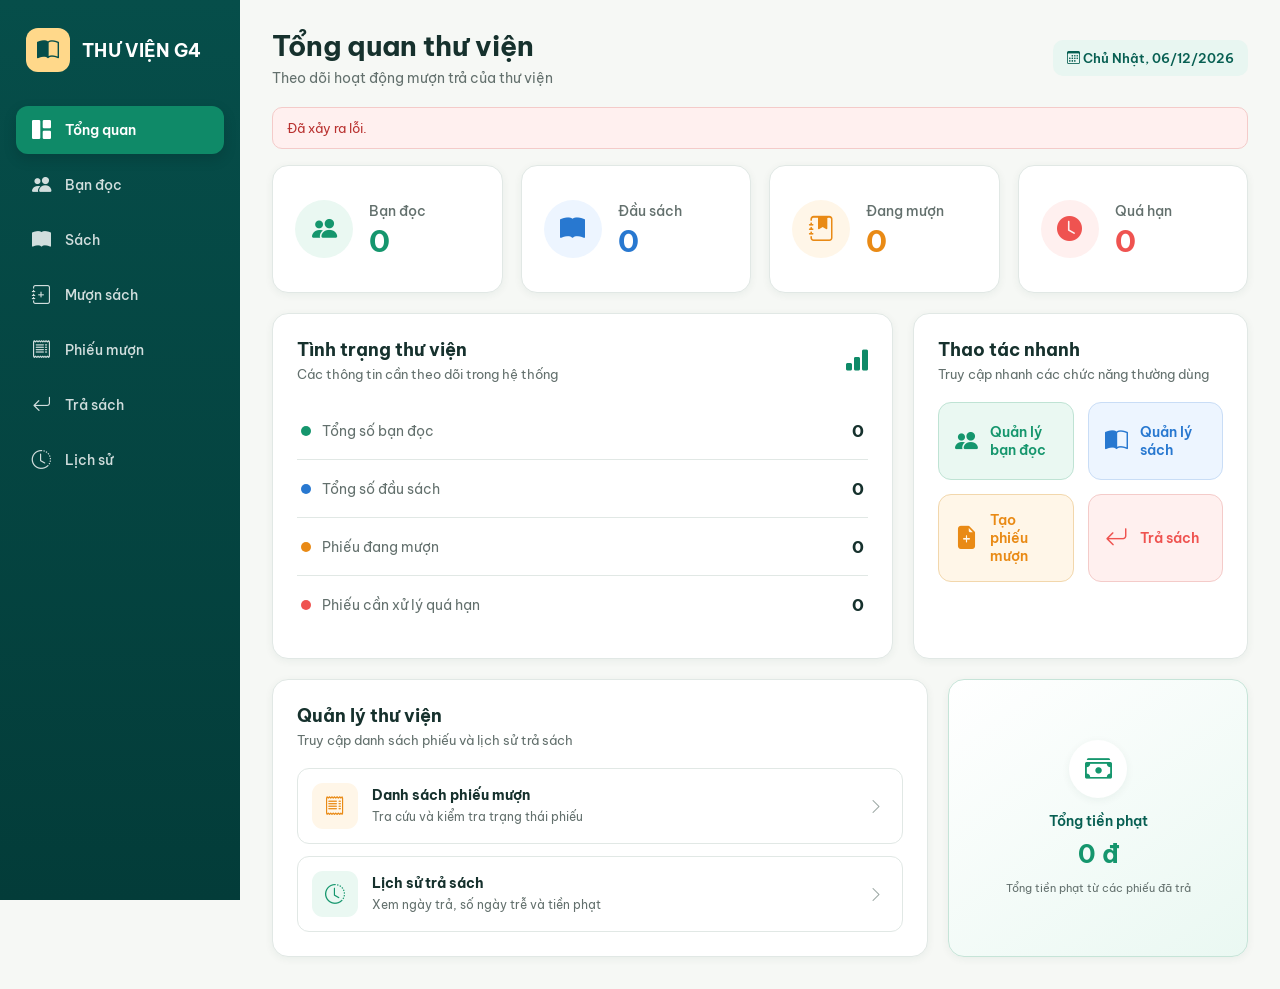
==== commit 054534ad: "Fix shared styles and dashboard interface" ====
--- a/src/main/resources/static/index.html
+++ b/src/main/resources/static/index.html
@@ -230,13 +230,13 @@
 
               <div class="quick-actions">
                 <a class="quick-action green" href="pages/readers.html">
-                  <i class="bi bi-person-plus-fill"></i>
-                  <span>Thêm bạn đọc</span>
+                  <i class="bi bi-people-fill"></i>
+                  <span>Quản lý bạn đọc</span>
                 </a>
 
                 <a class="quick-action blue" href="pages/books.html">
                   <i class="bi bi-book-half"></i>
-                  <span>Thêm sách</span>
+                  <span>Quản lý sách</span>
                 </a>
 
                 <a class="quick-action orange" href="pages/borrow.html">
@@ -317,50 +317,5 @@
     <!-- JavaScript -->
     <script src="js/api.js"></script>
     <script src="js/dashboard.js"></script>
-
-    <script>
-      /*
-       * Hiển thị ngày hiện tại trên header.
-       */
-      const currentDateElement = document.getElementById("currentDate");
-
-      const currentDate = new Intl.DateTimeFormat("vi-VN", {
-        weekday: "long",
-        day: "2-digit",
-        month: "2-digit",
-        year: "numeric",
-      }).format(new Date());
-
-      currentDateElement.innerHTML = `
-        <i class="bi bi-calendar3"></i>
-        <span>${currentDate}</span>
-    `;
-
-      /*
-       * Đóng/mở sidebar trên màn hình điện thoại.
-       */
-      const menuToggle = document.getElementById("menuToggle");
-      const appSidebar = document.getElementById("appSidebar");
-
-      menuToggle.addEventListener("click", () => {
-        appSidebar.classList.toggle("open");
-      });
-
-      /*
-       * Đóng sidebar khi người dùng bấm ra ngoài.
-       */
-      document.addEventListener("click", (event) => {
-        const clickedInsideSidebar = appSidebar.contains(event.target);
-        const clickedMenuButton = menuToggle.contains(event.target);
-
-        if (
-          window.innerWidth <= 768 &&
-          !clickedInsideSidebar &&
-          !clickedMenuButton
-        ) {
-          appSidebar.classList.remove("open");
-        }
-      });
-    </script>
   </body>
 </html>
--- a/src/main/resources/static/css/style.css
+++ b/src/main/resources/static/css/style.css
@@ -488,10 +488,13 @@
 .btn-primary {
   color: #ffffff;
   background: var(--primary);
+  border-color: var(--primary);
 }
 
 .btn-primary:hover {
+  color: #ffffff;
   background: var(--primary-dark);
+  border-color: var(--primary-dark);
   box-shadow: 0 5px 12px rgba(15, 138, 104, 0.22);
 }
 
@@ -501,9 +504,28 @@
   border-color: #c9ddf6;
 }
 
+.btn-secondary:hover {
+  color: #ffffff;
+  background: var(--secondary);
+  border-color: var(--secondary);
+}
+
+.btn-danger:hover {
+  color: #ffffff;
+  background: #d93835;
+  border-color: #d93835;
+}
+
+.btn-outline:hover {
+  color: var(--primary-dark);
+  background: var(--primary-light);
+  border-color: var(--primary);
+}
+
 .btn-danger {
   color: #ffffff;
   background: var(--danger);
+  border-color: var(--danger);
 }
 
 .btn-outline {
@@ -512,8 +534,8 @@
   border-color: var(--border-color);
 }
 
-/* Hỗ trợ các button cũ chưa có class .btn */
-button:not(.menu-toggle) {
+/* Hỗ trợ nút cũ chưa sử dụng class .btn */
+button:not(.menu-toggle):not(.btn):not(.btn-close) {
   min-height: 40px;
   padding: 9px 16px;
   color: #ffffff;
